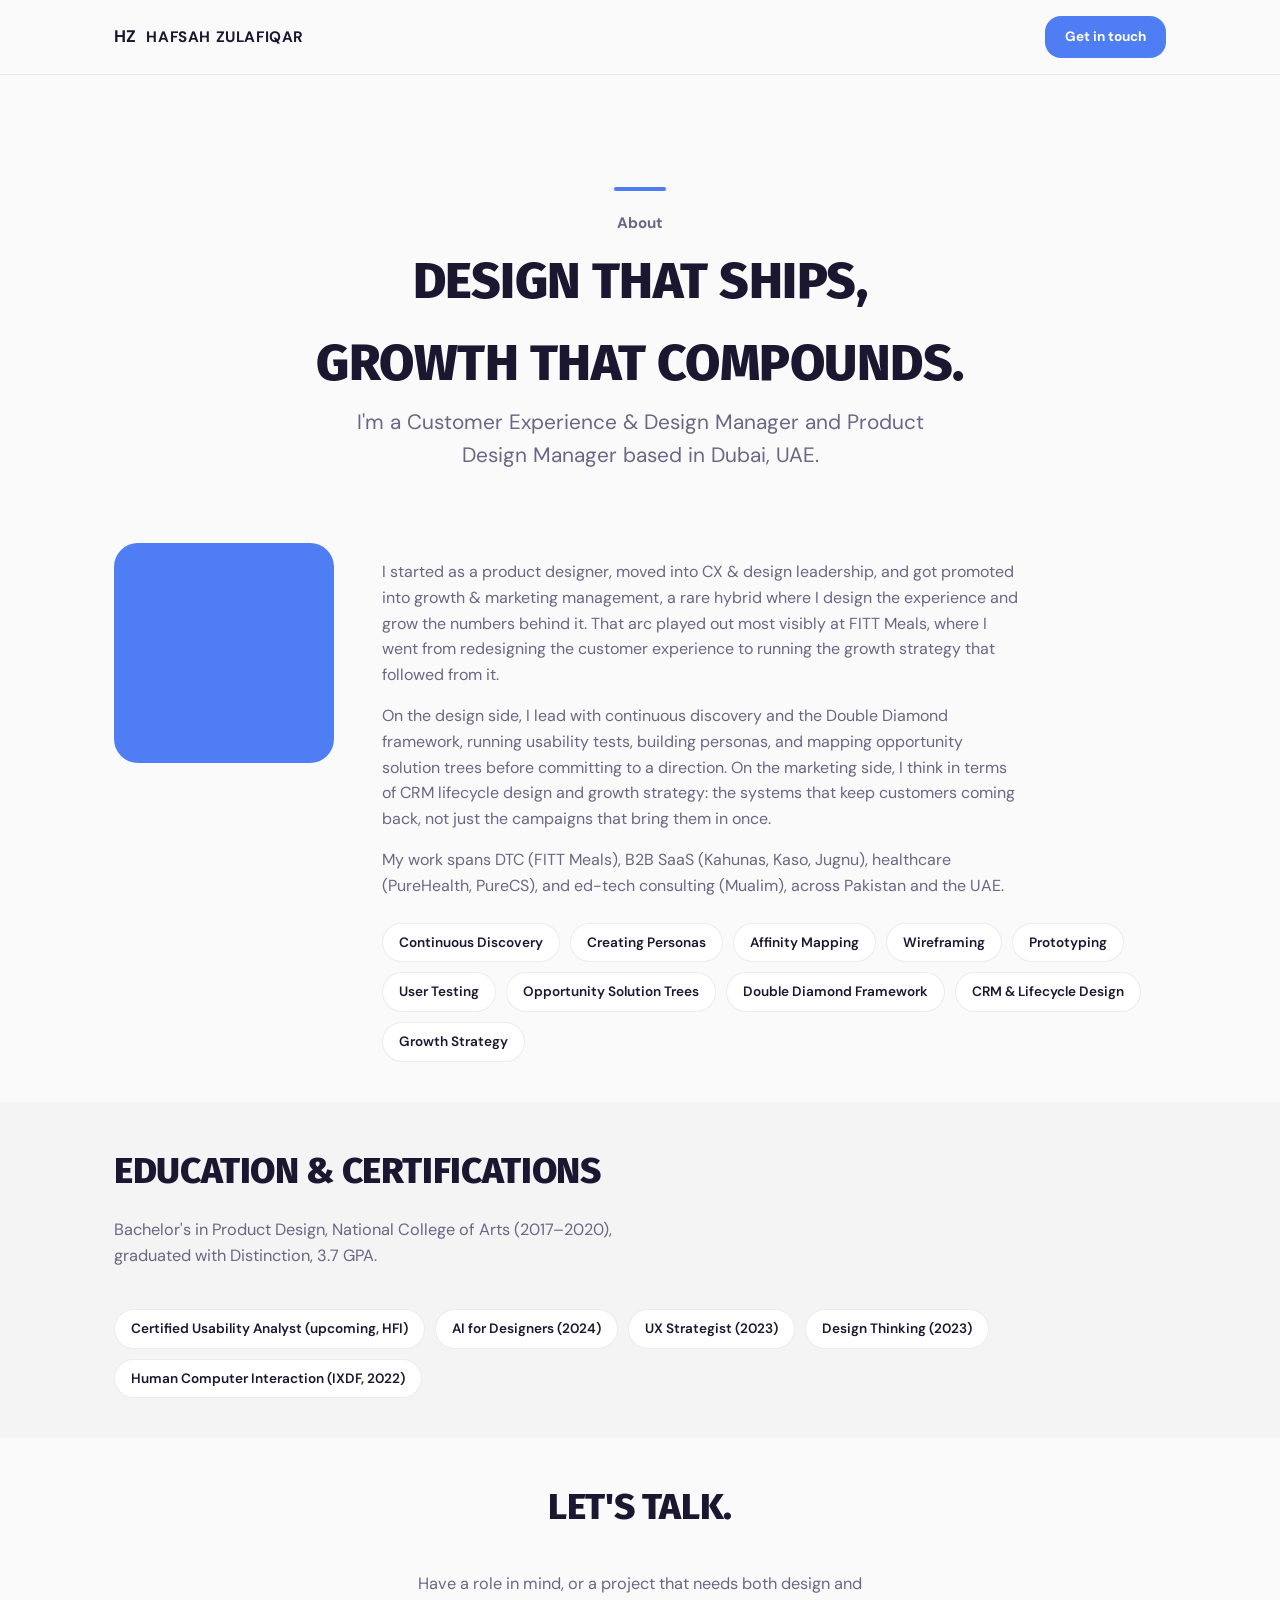
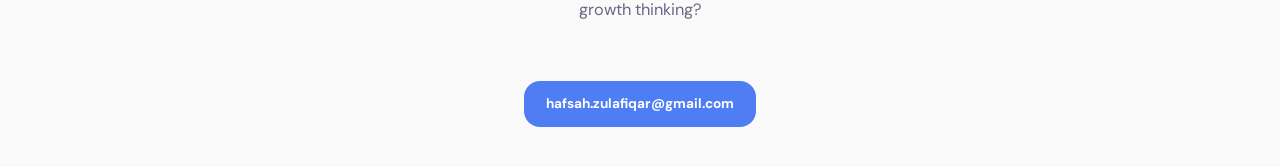
==== about.html @ 951c4eca "Add Exploration card (Easygenerator prototype) to Going above and beyond Co-Authored-By: Claude Sonn" ====
<!DOCTYPE html>
<html lang="en">
<head>
<meta charset="UTF-8">
<link rel="icon" type="image/svg+xml" href="assets/favicon.svg">
<meta name="viewport" content="width=device-width, initial-scale=1.0">
<title>About | Hafsah Zulafiqar</title>
<link rel="stylesheet" href="styles.css?v=2026100821">
<link rel="preconnect" href="https://fonts.googleapis.com">
<link rel="preconnect" href="https://fonts.gstatic.com" crossorigin>
<link href="https://fonts.googleapis.com/css2?family=DM+Sans:wght@400;500;700&family=Fira+Sans:wght@400;700;800;900&display=swap" rel="stylesheet">
</head>
<body>

<header class="site-header">
  <div class="nav-capsule">
    <a href="./" class="logo">
      <span class="logo-avatar" aria-hidden="true">HZ</span>
      Hafsah Zulafiqar
    </a>
    <div class="nav-right">
      <a href="resume.html" class="nav-cta">Get in touch</a>
    </div>
  </div>
</header>

<main>
  <section class="hero" style="padding-top:112px;">
    <div class="wrap">
      <div class="eyebrow-bar"></div>
      <p class="kicker">About</p>
      <h1 style="font-size:clamp(2rem,4.5vw,3.2rem);">Design that ships, growth that compounds.</h1>
      <p class="tagline">I'm a Customer Experience &amp; Design Manager and Product Design Manager based in Dubai, UAE.</p>
    </div>
  </section>

  <section class="section">
    <div class="wrap">
      <div class="about-grid">
        <div class="about-photo" aria-hidden="true"></div>
        <div class="about-text">
          <p>I started as a product designer, moved into CX &amp; design leadership, and got promoted into growth &amp; marketing management, a rare hybrid where I design the experience and grow the numbers behind it. That arc played out most visibly at FITT Meals, where I went from redesigning the customer experience to running the growth strategy that followed from it.</p>
          <p>On the design side, I lead with continuous discovery and the Double Diamond framework, running usability tests, building personas, and mapping opportunity solution trees before committing to a direction. On the marketing side, I think in terms of CRM lifecycle design and growth strategy: the systems that keep customers coming back, not just the campaigns that bring them in once.</p>
          <p>My work spans DTC (FITT Meals), B2B SaaS (Kahunas, Kaso, Jugnu), healthcare (PureHealth, PureCS), and ed-tech consulting (Mualim), across Pakistan and the UAE.</p>
          <ul class="skills">
            <li>Continuous Discovery</li>
            <li>Creating Personas</li>
            <li>Affinity Mapping</li>
            <li>Wireframing</li>
            <li>Prototyping</li>
            <li>User Testing</li>
            <li>Opportunity Solution Trees</li>
            <li>Double Diamond Framework</li>
            <li>CRM &amp; Lifecycle Design</li>
            <li>Growth Strategy</li>
          </ul>
        </div>
      </div>
    </div>
  </section>

  <section class="section section-alt">
    <div class="wrap">
      <h2 class="section-title">Education &amp; certifications</h2>
      <p class="section-lede">Bachelor's in Product Design, National College of Arts (2017–2020), graduated with Distinction, 3.7 GPA.</p>
      <ul class="skills">
        <li>Certified Usability Analyst (upcoming, HFI)</li>
        <li>AI for Designers (2024)</li>
        <li>UX Strategist (2023)</li>
        <li>Design Thinking (2023)</li>
        <li>Human Computer Interaction (IXDF, 2022)</li>
      </ul>
    </div>
  </section>

  <section class="section" id="contact">
    <div class="wrap resume-inner">
      <h2 class="section-title">Let's talk.</h2>
      <p class="section-lede" style="margin-left:auto;margin-right:auto;">Have a role in mind, or a project that needs both design and growth thinking?</p>
      <a href="mailto:hafsah.zulafiqar@gmail.com" class="btn btn-primary big">hafsah.zulafiqar@gmail.com</a>
    </div>
  </section>
</main>


<script src="script.js?v=2026100821"></script>
</body>
</html>
---- styles.css ----
:root {
  --bg: #FAFAFA;
  --bg-alt: #F0F0F0;
  --card: #FFFFFF;
  --text: #1B1730;
  --text-muted: #6B6684;
  --primary: #4F7DF3;
  --secondary: #4F7DF3;
  --accent: #4F7DF3;
  --heading: #1B1730;
  --btn-color: #4F7DF3;
  --btn-text: #FFFFFF;
  --border: rgba(27,23,48,0.08);
  /* Stronger-than-built-in curves: ease-out for anything entering or
     responding to input, ease-in-out for on-screen movement. */
  --ease-out: cubic-bezier(0.23, 1, 0.32, 1);
  --ease-in-out: cubic-bezier(0.77, 0, 0.175, 1);
  /* Headings site-wide are Fira Sans (bold, loaded via Google Fonts on
     every page) — this single token drives every h1/h2/h3, the marquee/
     logo strip, and every other place that already reads var(--font-display)
     directly, so they all picked up Fira Sans automatically instead of
     needing a per-selector edit. Body copy stays on the rounded system
     stack (ui-rounded = SF Pro Rounded on Apple platforms; DM Sans, also
     loaded, is the non-Apple fallback). */
  --font-display: 'Fira Sans', ui-rounded, "SF Pro Rounded", "SF Pro Display", -apple-system, BlinkMacSystemFont, 'DM Sans', system-ui, sans-serif;
  --font-body: ui-rounded, "SF Pro Rounded", "SF Pro Display", -apple-system, BlinkMacSystemFont, 'DM Sans', system-ui, sans-serif;
}

* { box-sizing: border-box; }

html { scroll-behavior: smooth; }

body {
  margin: 0;
  background: var(--bg);
  color: var(--text);
  font-family: var(--font-body);
  line-height: 1.6;
  -webkit-font-smoothing: antialiased;
}

.wrap { max-width: 1100px; margin: 0 auto; padding: 0 24px; }

h1, h2, h3 {
  font-family: var(--font-display);
  font-weight: 800;
  margin: 0;
  text-wrap: balance;
  text-transform: uppercase;
  letter-spacing: -0.01em;
}

p, li { text-wrap: pretty; }

a { color: inherit; text-decoration: none; }

.sr-only {
  position: absolute; width: 1px; height: 1px; padding: 0; margin: -1px;
  overflow: hidden; clip: rect(0,0,0,0); white-space: nowrap; border: 0;
}

@media (prefers-reduced-motion: reduce) {
  html { scroll-behavior: auto; }
  .marquee-track { animation: none !important; }
  .chat-card::after { animation: none !important; }
  .hero-aurora::before { animation: none !important; }
}

/* Nav */
/* A plain full-width bar (not the floating rounded capsule the rest of
   the site used before) — logo left, links + CTA right, thin bottom
   border instead of a shadow. */
.site-header {
  position: sticky;
  top: 0;
  z-index: 50;
  background: var(--bg);
  border-bottom: 1px solid var(--border);
}

.nav-capsule {
  max-width: 1100px;
  margin: 0 auto;
  display: flex;
  align-items: center;
  gap: 24px;
  padding: 16px 24px;
}

.logo {
  display: flex;
  align-items: center;
  gap: 10px;
  font-size: 0.95rem;
  font-weight: 700;
  letter-spacing: 0.04em;
  text-transform: uppercase;
  color: var(--text);
  white-space: nowrap;
}

.logo-avatar {
  flex-shrink: 0;
  font-size: 1.05rem; font-weight: 800; letter-spacing: 0.01em; line-height: 1;
  color: var(--heading);
}

.nav-right { display: flex; align-items: center; justify-content: flex-end; gap: 22px; margin-left: auto; }

.nav-cta {
  background: var(--primary);
  color: #fff;
  font-weight: 700;
  font-size: 0.85rem;
  padding: 10px 20px;
  border-radius: 16px;
  white-space: nowrap;
}

/* Logo / company marquee. Sits directly under the pinned hero, and its
   glass effect (backdrop-filter) samples whatever is behind it — right at
   the scroll position where the hero's sticky content is detaching, that
   was blurring straight over the tail end of the tagline with zero gap to
   separate them. A real margin here (rather than relying on the hero's own
   unpin math) keeps the two comfortably apart regardless of scroll timing. */
.marquee {
  overflow: hidden;
  margin-top: 2vh;
  border-top: 1px solid rgba(255,255,255,0.4);
  border-bottom: 1px solid rgba(255,255,255,0.4);
  background: rgba(255,255,255,0.25);
  backdrop-filter: blur(18px) saturate(160%);
  -webkit-backdrop-filter: blur(18px) saturate(160%);
  padding: 36px 0;
}

.marquee-track {
  display: flex;
  width: max-content;
  gap: 28px;
  animation: marquee-scroll 32s linear infinite;
}

.marquee-track span {
  font-family: var(--font-display);
  text-transform: uppercase;
  font-size: clamp(1.5rem, 3vw, 2.1rem);
  font-weight: 700;
  letter-spacing: 0.02em;
  color: var(--text-muted);
  white-space: nowrap;
}

@keyframes marquee-scroll {
  from { transform: translateX(0); }
  to { transform: translateX(-50%); }
}

/* Case studies (home page, right after the hero).
   Default rendering: the 3 case studies stacked as normal white cards in
   normal document flow, all visible at once — this is the real content,
   and what no-JS/prefers-reduced-motion visitors get.
   Enhanced rendering (script.js adds .is-pinned to the section, motion
   allowed only): the section becomes 3x the viewport tall and its inner
   .case-studies-sticky pins for that whole distance. Each card is now
   absolutely stacked on the others at identical position — matching
   georgegeo.vercel.app's actual "deck" pattern (verified by inspecting
   its DOM: each slide is one self-contained absolutely-positioned unit
   toggled by a `.is-current`-equivalent class, not a shared text panel
   with a separately animated image) — and only the .active one is
   visible, crossfading in. Because every card's text sits at the exact
   same layout position, the text reads as staying put across the swap;
   the image gets its own extra translateY so it visibly rises into place
   on top of that. The shared counter/heading above the stack never
   changes position — only its number updates. */
.case-studies { padding: 40px 0; }
/* Only on the pinned/scroll-jacked desktop path (mirrors the hero's own
   .is-pinned gate): a plain, un-hijacked scroll buffer between the hero's
   two stages finishing and this deck's own sticky engaging, so there's a
   real stretch of ordinary scrolling as the "third scroll" rather than
   one scroll-jack running straight into the next. 18vh (plus the
   marquee's own margin, stacked on top of it) read as too much empty
   space; 6vh is enough to still feel like a distinct scroll. */
.case-studies.is-pinned { margin-top: 6vh; }
.case-studies-head { display: flex; align-items: baseline; gap: 16px; margin-bottom: 24px; }
.case-studies-counter { font-weight: 700; color: var(--text-muted); font-size: 1.1rem; }
.case-studies-counter .cs-current { color: var(--heading); }
.case-studies-heading {
  font-family: 'Fira Sans', var(--font-display);
  font-weight: 800;
  font-size: clamp(1.6rem, 3vw, 2.1rem);
  color: var(--heading);
}
.case-studies-stack { display: flex; flex-direction: column; gap: 40px; }
.case-studies-card {
  /* Needed so .project-link::after (position:absolute; inset:0 — see its
     rule for why) resolves against this card instead of escaping to the
     nearest positioned ancestor up the tree (or the page itself, with no
     positioned ancestor at all) and covering far more than this one card
     — .project-link was written for .project-card, which already sets
     this, so every other place that reuses the class needs its own. */
  position: relative;
  display: flex;
  align-items: center;
  gap: 56px;
}
/* The media is its own block, separate from the text: no shared card
   background, so the picture and the copy sit directly on the page.
   position:relative so a locked card's .project-thumb-lock badge (reused
   as-is from the older .project-thumb grid — same badge, new card shape)
   can position itself against this box instead of escaping to the page. */
.case-studies-media {
  position: relative;
  flex: 1 1 64%;
  aspect-ratio: 16 / 9;
  border-radius: 20px;
  box-shadow: 0 20px 50px rgba(27,23,48,0.10);
  background-size: cover;
  background-position: center;
}
.case-studies-info { flex: 1 1 30%; max-width: 420px; }
.case-studies-kicker {
  text-transform: uppercase;
  letter-spacing: 0.06em;
  font-size: 0.8rem;
  font-weight: 700;
  color: var(--text-muted);
  margin-bottom: 10px;
}
.case-studies-title {
  font-family: 'Fira Sans', var(--font-display);
  font-weight: 700;
  font-size: clamp(1.3rem, 2.4vw, 1.7rem);
  color: var(--heading);
  margin-bottom: 24px;
}
/* Results grid — matches the Figma frame's "Results" stat block on each
   card. The real numbers aren't final yet, so each value/caption is a
   plain gray placeholder bar (like the image boxes) rather than invented
   figures — swap .ph-number/.ph-caption for real text once the stats are
   ready. */
.case-studies-results { margin-bottom: 24px; }
.case-studies-results-label {
  text-transform: uppercase;
  letter-spacing: 0.06em;
  font-size: 0.75rem;
  font-weight: 700;
  color: var(--text-muted);
  margin-bottom: 12px;
}
.case-studies-results-grid {
  display: grid;
  grid-template-columns: repeat(2, auto);
  gap: 16px 32px;
}
.ph { display: block; border-radius: 6px; background: var(--bg-alt); }
.ph-number { width: 64px; height: 26px; margin-bottom: 8px; }
.ph-caption { width: 88px; height: 12px; }

/* --- Enhanced (pinned) rendering: scroll-controlled 3D "drum" deck ---
   Cards rotate around the X axis as they move from front-and-center to
   peeking beyond the top/bottom edge, like slides rolling over a drum.
   The displayed position is a continuous spring value (script.js),
   independently interpolated every rAF frame — not a discrete
   active/is-before/is-after class swap — so transform/opacity/the veil
   are all written inline per frame instead of via CSS transitions (a
   transition here would fight the spring's own easing/overshoot). */
/* position:relative + overflow:hidden unconditionally (not just when
   pinned) — .case-studies-bg below is position:absolute with a negative
   inset, and without a sized, clipping ancestor here it was escaping all
   the way up to the nearest positioned ancestor (main) on mobile, where
   main's height is the WHOLE page's content height, not this section's —
   inset:-20% of "the whole page" added ~600px of dead empty space below
   the footer. */
.case-studies-sticky { position: relative; overflow: hidden; }
/* Extended wireframe grid (.hero-grid markup reused, see index.html) behind
   the case-studies deck. Faded relative to the hero's own copy so it reads
   as background texture, not a second foreground element; the hover-glow
   mechanic (--glow via color-mix, see .hero-grid rules above) still applies
   since it shares the .hero-grid class. Needs its own position/z-index here
   (the hero's version relies on .hero being its only positioned ancestor,
   which doesn't apply here) and .case-studies-panel needs an explicit
   position+z-index in BOTH layouts (not just .is-pinned) so it reliably
   paints above this absolutely-positioned sibling — a position:absolute
   element paints above a position:static one regardless of DOM order. */
.case-studies-grid { position: absolute; inset: 0; z-index: 0; opacity: 0.35; }
.case-studies-panel { position: relative; z-index: 1; }
/* One sticky viewport (for the first slide to sit still in) plus a SHORT
   fixed scroll distance per additional slide — not another full 100vh
   each, which took many scroll ticks to get through one transition. 330px
   (50% more than the previous 220px, per feedback that it still felt too
   fast) is more than one wheel/trackpad scroll gesture, so it now takes a
   couple of scroll ticks to move to the next slide instead of a near-
   instant snap. */
.case-studies.is-pinned { position: relative; height: calc(100vh + (var(--cs-count, 4) - 1) * 330px); padding: 0; }
.case-studies.is-pinned .case-studies-sticky {
  position: sticky; top: 0; height: 100vh;
  display: flex; align-items: center;
  perspective: 1200px;
}
/* Slow decorative drift (script.js writes its transform from continuous
   scroll progress, not the stepped slide index) — sits behind the panel. */
.case-studies-bg {
  position: absolute; inset: -20% -10%;
  background: radial-gradient(circle at 30% 30%, rgba(79,125,243,0.08), transparent 60%);
  pointer-events: none;
  z-index: 0;
  will-change: transform;
}
.case-studies.is-pinned .case-studies-panel { width: 100%; height: calc(100vh - 96px); display: flex; flex-direction: column; position: relative; z-index: 1; }
.case-studies.is-pinned .case-studies-head { flex-shrink: 0; }
.case-studies.is-pinned .case-studies-stack { position: relative; flex: 1; min-height: 0; perspective: 1200px; }
.case-studies.is-pinned .case-studies-card {
  position: absolute;
  inset: 0;
  /* center, not stretch — the media box keeps the video's own 16:9 shape
     (below) instead of being forced to fill the full pinned-panel height,
     so the row sizes itself and sits centered in the available space. */
  align-items: center;
  pointer-events: none;
  transform-style: preserve-3d;
}
.case-studies.is-pinned .case-studies-card.active { pointer-events: auto; }
.case-studies.is-pinned .case-studies-media {
  aspect-ratio: 16 / 9;
  position: relative;
  transform-origin: 50% 50%;
}
/* The veil: darkens a card as it rolls away from center. --veil is set
   inline (0 to 0.75) by script.js each frame, not via a class. */
.case-studies.is-pinned .case-studies-media::after {
  content: '';
  position: absolute; inset: 0;
  border-radius: inherit;
  background: #0b0b12;
  opacity: var(--veil, 0);
  pointer-events: none;
}
.case-studies.is-pinned .case-studies-info { align-self: center; }

/* Hero */
main { position: relative; }
.hero { position: relative; }
/* Pinned only once script.js confirms motion + width allow it (mirrors
   .case-studies.is-pinned): the section grows tall enough to give the
   two-stage scroll-scrub a deliberate distance, and .hero-sticky pins for
   that whole range. Unpinned (mobile / reduced-motion / no-JS) it's just a
   normal in-flow section — see the --stage1/--stage2 defaults below. */
.hero.is-pinned { height: 220vh; }
.hero.is-pinned .hero-sticky { position: sticky; top: 0; height: 100vh; display: flex; align-items: center; }
.hero-sticky { position: relative; min-height: 100vh; display: flex; align-items: center; padding: 64px 0 40px; }

/* Decorative wireframe grid behind the hero content. Muted by default;
   the hit area is a transparent rect covering the whole cell, not just the
   thin lines themselves, since a stroke a couple of px wide is too small a
   target to hover reliably. Hover color is driven by a --glow custom
   property (0-1, set per cell by script.js) rather than a hard :hover
   swap — script.js gives the hovered cell and a few cells along its own
   row/column a falling-off --glow value, so the color reads as a soft
   blue that fades at both ends and spreads into the connecting lines,
   not a flat on/off swap confined to one cell. */
.hero-grid {
  position: absolute; inset: 0;
  width: 100%; height: 100%;
  z-index: 0;
  overflow: visible;
}
/* Fainter lines so the headline and subheading read cleanly over them (the
   case-studies copy sets its own opacity). */
.hero-grid:not(.case-studies-grid) { opacity: 0.4; }
.hero-grid .hit { fill: transparent; pointer-events: fill; }
.hero-grid .border,
.hero-grid .diag {
  stroke: color-mix(in srgb, var(--primary) calc(var(--glow, 0) * 100%), var(--border) calc((1 - var(--glow, 0)) * 100%));
  stroke-width: 1.5;
  vector-effect: non-scaling-stroke;
  transition: stroke 0.25s var(--ease-out);
  pointer-events: none;
}
.hero-grid .pill {
  fill: none;
  stroke: var(--border);
  stroke-width: 1.5;
  vector-effect: non-scaling-stroke;
  pointer-events: none;
}

/* pointer-events:none so this (mostly empty/transparent) box doesn't sit
   on top of and block hover on .hero-grid underneath it — it's a div, so
   it's opaque to hit-testing everywhere inside its bounds regardless of
   what's actually visible there. Re-enabled on the one child that needs
   real hover/click/focus (.hero-circle, below). */
.hero .wrap { position: relative; z-index: 1; width: 100%; text-align: center; display: flex; flex-direction: column; align-items: center; pointer-events: none; }

/* Card-stack + badge reveal, driven by --stage1 (0 at rest, 1 once the
   cards have fully fanned out) and --stage2 (0 until stage 1 finishes, 1
   once the tagline has fully darkened) — see script.js for how these are
   written from scroll position. Both default to 1 on .hero itself, so any
   path that never runs the scroll JS (mobile, reduced-motion, no-JS) just
   renders the fully-revealed end state instead of getting stuck at rest. */
.hero { --stage1: 1; --stage2: 1; }

/* Original icon row, brought back in place of the card stack (hidden
   below). Five icons overlap in a condensed cluster and spread into an
   evenly spaced row as --stage1 goes 0 -> 1 — the same variable the card
   fan used to read, so it expands on "one scroll" exactly like before,
   with no separate scroll listener needed. --cx/--lx (condensed/spread
   x-offset) are set inline per icon in the HTML; a shared --hover-scale
   rides along so hover works at any point in the expansion. */
.hero-circles {
  position: relative;
  width: 320px;
  height: 64px;
  margin: 0 auto 32px;
}
.hero-circle {
  position: absolute;
  top: 50%;
  left: 50%;
  width: 56px;
  height: 56px;
  margin: -28px;
  border-radius: 50%;
  background: #D9D9D9 center / cover no-repeat;
  pointer-events: auto;
  transform:
    translate(
      calc(var(--cx) + (var(--lx) - var(--cx)) * var(--stage1, 0)),
      0px
    )
    scale(var(--hover-scale, 1));
  transition: background 0.2s ease, box-shadow 0.2s ease, transform 0.15s ease-out;
  cursor: pointer;
}
.hero-circle:hover { --hover-scale: 1.12; }
/* Icons run light blue to purple left to right; later DOM siblings stack on
   top, so each icon overlaps the one before it. The thin page-colored ring
   keeps the overlaps readable. */
.hero-circle { box-shadow: 0 0 0 2px var(--bg); }
.hero-circle:nth-child(1) { background-image: url('assets/icons/product-design.png'); }
.hero-circle:nth-child(2) { background-image: url('assets/icons/growth.png'); }
.hero-circle:nth-child(3) { background-image: url('assets/icons/research.png'); }
.hero-circle:nth-child(4) { background-image: url('assets/icons/prototype.png'); }
.hero-circle:nth-child(5) { background-image: url('assets/icons/crm.png'); }
/* Neighboring circles overlap in the cluster formation, so without this
   the tooltip of a circle whose sibling happens to sit later in the DOM
   (e.g. CRM & Lifecycle, next to Prototyping) can render underneath that
   neighbor. Raising the hovered/focused circle's own stacking level — not
   just its ::after/::before — lifts the whole thing above every sibling
   regardless of DOM order. */
.hero-circle:hover, .hero-circle:focus-visible {
  z-index: 10;
}
/* Tooltip: a plain CSS bubble (content pulled from data-label) rather
   than the native title="" attribute, so it matches the site instead of
   the browser's own unstyled tooltip. :focus-visible mirrors :hover so
   keyboard users (tabindex="0" on each circle) get the same label —
   aria-label carries the same text for screen readers, since generated
   ::after content isn't reliably exposed to them. */
.hero-circle::after {
  content: attr(data-label);
  position: absolute;
  bottom: calc(100% + 10px);
  left: 50%;
  transform: translateX(-50%);
  white-space: nowrap;
  background: rgba(255,255,255,0.72);
  -webkit-backdrop-filter: blur(14px) saturate(180%);
  backdrop-filter: blur(14px) saturate(180%);
  border: 1px solid rgba(255,255,255,0.7);
  box-shadow: inset 0 1px 0 rgba(255,255,255,0.9), 0 6px 20px rgba(27,23,48,0.12);
  color: var(--heading);
  font-size: 0.75rem;
  font-weight: 600;
  padding: 6px 12px;
  border-radius: 10px;
  opacity: 0;
  pointer-events: none;
  transition: opacity 125ms var(--ease-out), transform 125ms var(--ease-out);
  z-index: 5;
}
.hero-circle::before {
  content: '';
  position: absolute;
  bottom: calc(100% + 5px);
  left: 50%;
  transform: translateX(-50%);
  border: 5px solid transparent;
  border-top-color: rgba(255,255,255,0.85);
  filter: drop-shadow(0 2px 2px rgba(27,23,48,0.08));
  opacity: 0;
  pointer-events: none;
  transition: opacity 0.15s ease;
  z-index: 5;
}
.hero-circle:hover::after, .hero-circle:focus-visible::after {
  opacity: 1;
  transform: translateX(-50%) translateY(-2px);
}
.hero-circle:hover::before, .hero-circle:focus-visible::before {
  opacity: 1;
}

/* Card stack hidden in favor of the icon row above — see the HTML comment
   next to it for why the markup is left in place. */
.hero-stack { display: none; }

/* 8px read as basically nothing once the cards are fully fanned — their
   real (rotated) bottom edge sits much closer to the tagline than the
   box's own declared 600px height suggests, leaving only ~5px of actual
   clearance. 44px gives it real breathing room instead. Negative top
   margin pulls the whole stack up within the vertically-centered hero. */
.hero-stack { position: relative; width: min(800px, 94vw); height: 600px; margin: -70px auto 44px; }

/* Badges are hidden for now — the line pattern above stands in as the
   background texture instead. Positions/motion are left defined below so
   turning them back on is a one-line `display` flip, nothing to redo. */
.hero-badge {
  display: none;
  position: absolute; top: 50%; left: 50%;
  width: 72px; height: 72px; margin: -36px 0 0 -36px;
  border-radius: 50%;
  background-size: cover; background-position: center;
  box-shadow: 0 6px 16px rgba(27,23,48,0.18);
  z-index: 50;
  opacity: var(--stage1);
  transform: translate(calc(var(--badge-x) * var(--stage1)), calc(var(--badge-y) * var(--stage1)));
}
.hero-badge-1 { --badge-x: -330px; --badge-y: -230px; }
.hero-badge-2 { --badge-x: 10px;   --badge-y: -320px; }
.hero-badge-3 { --badge-x: 360px;  --badge-y: -110px; }
.hero-badge-4 { --badge-x: 280px;  --badge-y: 280px; }
.hero-badge-5 { --badge-x: -300px; --badge-y: 260px; }

/* Card fan: kept centered at BOTH ends of the animation rather than
   following the literal Figma canvas coordinates — each set of offsets
   below sums to (0,0) across the 4 cards, so the cluster's own visual
   center never drifts from the stack's center, at rest, at full fan, or
   anywhere in between (checked directly, not eyeballed). Figma's
   rotation values are still used exactly as given; only position was
   re-derived for this. Rest is a flat, unrotated, evenly-spaced cascade
   (matching the reference); the fanned target spreads into a symmetric
   X, two cards up, two down. */
.hero-card {
  position: absolute; top: 50%; left: 50%;
  width: 300px; height: 300px;
  margin: -150px 0 0 -150px;
  border-radius: 24px;
  background-size: cover; background-position: center;
  box-shadow: 0px 6px 23.7px 0px rgba(0,0,0,0.17);
  /* Centering is done once, via the negative margin above — no
     translate(-50%,-50%) here too, since stacking both would double the
     offset (by the card's own half-size). */
  transform:
    translate(
      calc(var(--rest-x, 0px) + (var(--target-x, 0px) - var(--rest-x, 0px)) * var(--stage1)),
      calc(var(--rest-y, 0px) * (1 - var(--stage1)) + var(--target-y, 0px) * var(--stage1))
    )
    rotate(calc(var(--card-rot, 0deg) * var(--stage1)));
}
.hero-card-1 { z-index: 40; --rest-x: -135px; --target-x: -220px; --target-y: 25px;   --card-rot: 0deg; }
.hero-card-2 { z-index: 30; --rest-x: -45px;  --target-x: -75px;  --target-y: -135px; --card-rot: 14.27deg; }
.hero-card-3 { z-index: 20; --rest-x: 45px;   --target-x: 75px;   --target-y: 135px;  --card-rot: -7.18deg; }
.hero-card-4 { z-index: 10; --rest-x: 135px;  --target-x: 220px;  --target-y: -25px;  --card-rot: 6.24deg; }

/* The tagline now carries the H1 treatment that "Product Designer" used to
   (same family/weight — but NOT uppercase; a full sentence reads better in
   normal case than the base h1/h2/h3 rule's all-caps, which was fine for
   short headings/labels but not a whole readable sentence), just sized for
   a full sentence instead of two words. Compound selector so this beats
   .tagline's own font-size/color regardless of source order — both .tagline
   and .hero-tagline are single-class selectors otherwise. */
.tagline.hero-tagline {
  font-family: 'Fira Sans', var(--font-display);
  font-weight: 800;
  font-size: clamp(2.4rem, 7vw, 5.2rem);
  line-height: 1.08;
  letter-spacing: -0.02em;
  text-transform: none;
  /* .tagline's own max-width:600px is meant for a body-copy paragraph —
     too narrow for an H1-sized headline, which is why each line was
     wrapping a second time inside it. */
  max-width: none;
  margin: 0;
}

/* Each line comes into focus on its own scroll stage — line 1 with the
   cards fanning out (--stage1), line 2 once that's settled (--stage2) —
   rather than the whole tagline fading in at once. display:block forces
   each span onto its own row regardless of viewport width, so "one line
   at a time" is a fixed split, not just wherever the text happens to wrap. */
.hero-tagline-line { display: block; }
.hero-tagline-line-1 {
  color: color-mix(in srgb, var(--text) calc(var(--stage1) * 100%), var(--text-muted) calc((1 - var(--stage1)) * 100%));
  opacity: calc(0.15 + var(--stage1) * 0.85);
}
.hero-tagline-line-2 {
  color: color-mix(in srgb, var(--text) calc(var(--stage2) * 100%), var(--text-muted) calc((1 - var(--stage2)) * 100%));
  opacity: calc(0.15 + var(--stage2) * 0.85);
}

/* Supporting line under the headline. Fades up with line 2 (--stage2) so
   the headline and its subheading finish revealing together. */
.hero-subline {
  margin: 14px 0 0;
  max-width: 520px;
  font-size: clamp(1rem, 1.8vw, 1.25rem);
  line-height: 1.5;
  color: var(--text-muted);
  opacity: calc(0.15 + var(--stage2) * 0.85);
}

/* Soft, blurred color-mesh backdrop, drifting right to left in a seamless
   loop. Fixed to the viewport (not just sized to the hero) so it sits behind
   the entire page as you scroll, not only the first section or two — a
   negative z-index keeps it behind every normal-flow section regardless of
   DOM stacking order, so opaque section backgrounds simply paint over it;
   sections without their own opaque background (or with a translucent one,
   like .section-alt and the marquee's glass effect) let it show through.
   Tiled via background-repeat rather than a duplicated element (unlike
   .marquee-track) since it's one continuous gradient, not discrete content. */
.hero-aurora {
  position: fixed; inset: 0;
  z-index: -1; overflow: hidden; pointer-events: none;
}
.hero-aurora::before {
  content: '';
  position: absolute; inset: -10% -10%;
  background-image:
    radial-gradient(circle at 8% 55%, rgba(35,150,150,0.9) 0%, transparent 26%),
    radial-gradient(circle at 30% 15%, rgba(10,12,18,0.85) 0%, transparent 22%),
    radial-gradient(circle at 55% 75%, rgba(230,80,35,0.9) 0%, transparent 28%),
    radial-gradient(circle at 78% 25%, rgba(242,160,65,0.9) 0%, transparent 30%),
    radial-gradient(circle at 100% 65%, rgba(248,222,182,0.95) 0%, transparent 32%);
  background-repeat: repeat-x;
  background-size: 1800px 100%;
  filter: blur(45px);
  opacity: 0.85;
  animation: aurora-drift 36s linear infinite;
}

@keyframes aurora-drift {
  from { background-position: 0 0; }
  to { background-position: -1800px 0; }
}

.profile-photo {
  width: 104px;
  height: 104px;
  border-radius: 50%;
  background: var(--primary);
  border: 3px solid var(--card);
  box-shadow: 0 8px 24px rgba(27,23,48,0.12);
  margin-bottom: 24px;
  object-fit: cover;
}

.eyebrow-bar {
  width: 52px;
  height: 4px;
  border-radius: 2px;
  background: var(--accent);
  margin-bottom: 20px;
}

.kicker {
  font-weight: 700;
  color: var(--text-muted);
  font-size: 0.95rem;
  margin: 0 0 6px;
}

/* The rotating role word (Designer / Thinker / Marketeer / Strategist /
   All-Rounder). JS in script.js swaps .swap on and off around each text
   change; the transition gives it a quick fade + slight rise. */
.role-word {
  display: inline-block;
  text-align: left;
  vertical-align: top;
  transition: opacity 0.2s ease, transform 0.2s ease;
}
.role-word.swap {
  opacity: 0;
  transform: translateY(6px);
}
@media (prefers-reduced-motion: reduce) {
  .role-word { transition: none; }
}

.tagline {
  font-size: clamp(1.05rem, 2vw, 1.3rem);
  color: var(--text-muted);
  max-width: 600px;
  margin: 0 0 32px;
}

.hero-actions { display: flex; gap: 16px; flex-wrap: wrap; margin-bottom: 48px; }

/* Buttons */
.btn {
  display: inline-flex; align-items: center; justify-content: center;
  padding: 10px 20px; border-radius: 16px; font-weight: 700; font-size: 0.85rem;
  transition: transform 160ms var(--ease-out); border: 2px solid transparent;
}
@media (hover: hover) and (pointer: fine) {
  .btn:hover { transform: translateY(-2px); }
}
.btn:active { transform: scale(0.97); }
.btn:focus-visible { outline: 2px solid var(--primary); outline-offset: 3px; }
.btn-primary {
  background: var(--btn-color);
  color: var(--btn-text);
}
.btn-outline {
  background: var(--card);
  color: var(--text);
  border-color: var(--btn-color);
}
.btn-outline:hover { border-color: var(--accent); }
.btn.big { font-size: 0.85rem; padding: 10px 20px; }

/* Chat card */
/* A compact "thinking" indicator above the chat header — a sphere made of
   many small dots spread evenly over its surface and rotated, so it reads
   as a solid rotating 3D orb of particles rather than a flat ring. The
   dot layout and rotation are computed in script.js (Fibonacci-sphere
   point distribution, drawn to a <canvas>) since that geometry isn't
   practical in CSS alone; this just sizes the container the canvas fills.
   Sits in normal flow (not absolutely overlapping the card edge) so it
   isn't clipped by .chat-card's own overflow:hidden. */
.thinking-orb { width: 64px; height: 64px; margin: 0 auto 18px; }
.thinking-orb-canvas { display: block; width: 100%; height: 100%; }

.chat-card {
  width: 100%;
  max-width: 720px;
  background: rgba(255,255,255,0.55);
  backdrop-filter: blur(22px) saturate(140%);
  -webkit-backdrop-filter: blur(22px) saturate(140%);
  border: 1px solid rgba(255,255,255,0.6);
  border-top-color: rgba(255,255,255,0.85);
  border-radius: 26px;
  padding: 32px;
  box-shadow: 0 20px 50px rgba(27,23,48,0.14), inset 0 1px 0 rgba(255,255,255,0.5);
  position: relative;
  overflow: hidden;
}

@supports not ((backdrop-filter: blur(1px)) or (-webkit-backdrop-filter: blur(1px))) {
  .chat-card { background: var(--card); }
}

/* Border beam: a single-hue (mono) light chasing around the card's edge.
   The ring is a conic-gradient hollowed out to just its border thickness
   via mask-composite:exclude, so only a thin rotating band is visible —
   the card's own fill and content are untouched. @property lets the
   custom angle animate smoothly through the gradient instead of jumping;
   browsers without @property support just show a static ring (no spin),
   a harmless fallback rather than a broken one. */
@property --border-beam-angle {
  syntax: '<angle>';
  inherits: false;
  initial-value: 0deg;
}
.chat-card::after {
  content: '';
  position: absolute;
  inset: 0;
  border-radius: inherit;
  padding: 2px;
  background: conic-gradient(from var(--border-beam-angle), transparent 0%, transparent 74%, rgba(79,125,243,0.25) 84%, #4F7DF3 92%, rgba(79,125,243,0.25) 97%, transparent 100%);
  -webkit-mask: linear-gradient(#fff 0 0) content-box, linear-gradient(#fff 0 0);
  -webkit-mask-composite: xor;
  mask-composite: exclude;
  animation: border-beam-spin 4.5s linear infinite;
  pointer-events: none;
  z-index: 2;
}
@keyframes border-beam-spin {
  to { --border-beam-angle: 360deg; }
}

.chat-content { position: relative; z-index: 1; padding-top: 6px; text-align: left; }
.chat-card-header { display: flex; align-items: center; justify-content: center; gap: 10px; margin-bottom: 16px; }
.chat-dot {
  width: 10px; height: 10px; border-radius: 50%;
  background: var(--heading);
  box-shadow: 0 0 12px rgba(79,125,243,0.6);
  flex-shrink: 0;
}
.chat-card-header h2 { font-size: 1.05rem; text-transform: none; }
.chat-log {
  display: flex; flex-direction: column; gap: 12px;
  margin-bottom: 18px;
}
.chat-msg p { margin: 0; padding: 12px 16px; border-radius: 14px; font-size: 0.92rem; line-height: 1.55; max-width: 92%; }
.chat-msg-bot p { background: var(--bg); border: 1px solid var(--border); color: var(--text); border-bottom-left-radius: 4px; }
.chat-msg-user { display: flex; justify-content: flex-end; }
.chat-msg-user p {
  background: var(--btn-color);
  color: var(--btn-text); font-weight: 600; border-bottom-right-radius: 4px;
}
.chat-form { display: flex; gap: 10px; margin-bottom: 14px; }
.chat-form input {
  flex: 1; min-width: 0; background: var(--bg); border: 1px solid var(--border);
  border-radius: 999px; padding: 12px 18px; color: var(--text); font-family: var(--font-body); font-size: 0.92rem;
}
.chat-form input::placeholder { color: var(--text-muted); }
.chat-form input:focus-visible { outline: 2px solid var(--primary); outline-offset: 2px; }
.chat-send { padding: 12px 22px; font-size: 0.9rem; white-space: nowrap; }
.chat-suggestions { display: flex; flex-wrap: wrap; gap: 8px; }
.chip {
  background: var(--bg); border: 1px solid var(--border); color: var(--text-muted);
  font-size: 0.78rem; font-weight: 600; padding: 8px 14px; border-radius: 16px;
  cursor: pointer; transition: border-color 0.15s ease, color 0.15s ease; font-family: var(--font-body);
}
.chip:hover, .chip:focus-visible { border-color: var(--accent); color: var(--text); }

/* Sections */
.section { padding: 40px 0; }
/* Translucent (not solid) so the fixed aurora backdrop tints through rather
   than being fully blocked. */
.section-alt { background: rgba(240,240,240,0.6); }
.section-title { font-size: clamp(1.7rem, 3.2vw, 2.3rem); margin-bottom: 16px; }
.section-lede { color: var(--text-muted); max-width: 560px; margin: 0 0 40px; font-size: 1.02rem; }

/* Stats */
.stat-grid {
  display: grid;
  grid-template-columns: repeat(auto-fit, minmax(200px, 1fr));
  gap: 32px;
}
.stat-item { border-top: 3px solid var(--accent); padding-top: 16px; }
.stat-item:nth-child(2) { border-top-color: var(--secondary); }
.stat-item:nth-child(3) { border-top-color: var(--primary); }
.stat-number {
  font-family: var(--font-display);
  font-size: clamp(2.4rem, 5vw, 3.4rem);
  line-height: 1;
  display: block;
  margin-bottom: 8px;
}
.stat-label { color: var(--text-muted); font-size: 0.92rem; font-weight: 500; }

/* Scroll-reveal: stats stay hidden until the grid scrolls into view, then
   cascade in one at a time. Gated behind .js-ready so content never gets
   stuck hidden if JS fails to run (progressive enhancement). */
.js-ready .stat-item {
  opacity: 0;
  transform: translateY(28px);
  transition: opacity 0.6s ease, transform 0.6s ease;
}
.js-ready .stat-grid.in-view .stat-item { opacity: 1; transform: translateY(0); }
.js-ready .stat-grid.in-view .stat-item:nth-child(1) { transition-delay: 0s; }
.js-ready .stat-grid.in-view .stat-item:nth-child(2) { transition-delay: 0.18s; }
.js-ready .stat-grid.in-view .stat-item:nth-child(3) { transition-delay: 0.36s; }

@media (prefers-reduced-motion: reduce) {
  .js-ready .stat-item { opacity: 1; transform: none; transition: none; }
}

/* Work preview / case cards */
.project-grid {
  display: grid;
  grid-template-columns: repeat(auto-fit, minmax(260px, 1fr));
  gap: 28px;
}
.project-card {
  background: var(--card);
  border: 1px solid var(--border);
  border-radius: 20px;
  overflow: hidden;
  position: relative;
  transition: transform 200ms var(--ease-out), border-color 200ms ease;
}
@media (hover: hover) and (pointer: fine) {
  .project-card:hover { transform: translateY(-6px); border-color: var(--accent); }
}
/* Only cards with a real case-study link (not the plain summary cards on
   resume.html) get the pointer cursor and the focus-visible border cue. */
.project-card:has(.project-link) { cursor: pointer; }
.project-card:has(.project-link:focus-visible) { border-color: var(--accent); }
.project-thumb { height: 170px; position: relative; }
.project-thumb-lock {
  position: absolute; top: 14px; right: 14px; z-index: 2;
  display: flex; align-items: center; gap: 6px;
  background: rgba(255,255,255,0.92); color: var(--text);
  padding: 6px 12px; border-radius: 999px; font-size: 0.75rem; font-weight: 700;
}
.project-thumb-lock svg { width: 13px; height: 13px; }
.thumb-1 { background: var(--primary); }
.thumb-2 { background: var(--secondary); }
.thumb-3 { background: var(--accent); }
.thumb-4 { background: var(--primary); }
.thumb-5 { background: var(--secondary); }

/* A real case-study photo, reused as both the home-page card thumbnail and the
   case-study page's full-bleed banner. url() here resolves relative to this
   stylesheet's own location (project root), not the including page — so this one
   rule works correctly from both index.html and work/*.html without adjustment. */
.thumb-purecs-hero {
  background-image: url('assets/purecs/hero.png');
  background-size: cover;
  background-position: center;
}
.thumb-jugnu-hero {
  background-image: url('assets/jugnu/hero.png');
  background-size: cover;
  background-position: center;
}
.thumb-mualim-hero {
  background-image: url('assets/mualim/hero.png');
  background-size: cover;
  background-position: center;
}
/* Compound selectors (specificity 0,2,0) rather than relying on source
   order, since .case-gallery-shot's own dashed "needs a real photo" border
   sits later in this file and would otherwise win regardless of what a
   single-class .thumb-*-hero rule says — that dashed border is a placeholder
   signal, and shouldn't wrap a real photo once one is showing. */
.case-gallery-shot.thumb-purecs-hero,
.case-gallery-shot.thumb-jugnu-hero,
.case-gallery-shot.thumb-mualim-hero {
  border: none;
}
.thumb-kahunas-hero {
  background-image: url('assets/kahunas/hero.png');
  background-size: cover;
  background-position: center;
}
.thumb-fitt-hero {
  background-image: url('assets/fitt-meals/hero.png');
  background-size: cover;
  background-position: center;
}
/* No real image yet (see .case-gallery-shot) — a plain placeholder, not a
   real photo like the other .thumb-*-hero classes, until the FITT Meals
   subscription-journey assets are shared. */
.thumb-fitt-subscription { background: var(--bg-alt); border: 1px dashed var(--border); }
/* Card thumbnails (short, cropped strip) align every hero shot to the top so
   the mockup isn't cut off mid-frame. The full-bleed case-study banner keeps
   a centered crop by default — Kahunas's banner is top-aligned too since its
   tablet mockup sits high in the frame with a hand at the very bottom. */
.project-thumb.thumb-purecs-hero,
.project-thumb.thumb-jugnu-hero,
.project-thumb.thumb-kahunas-hero,
.case-hero-image.thumb-kahunas-hero {
  background-position: top;
}
/* FITT Meals card: shifted left (rather than centered) so the laptop reads
   fully instead of being cropped evenly off both edges. */
/* This image fills the card's width exactly under plain `cover` (it only
   crops top/bottom), leaving no horizontal room to pan — zoom in a bit so
   background-position-x actually has slack to shift left. */
.project-thumb.thumb-fitt-hero {
  background-size: 115% auto;
  background-position: 35% top;
}
/* Mualim's hero has a band of empty gradient above the laptop mockup, so a
   plain top crop shows mostly blank space on the short card thumbnail —
   nudge the crop window down past it instead of all the way to the top. */
.project-thumb.thumb-mualim-hero {
  background-position: center 22%;
}
.project-body { padding: 22px; }
.project-body h3 { font-size: 1.15rem; margin-bottom: 8px; text-transform: none; }
.project-body p { color: var(--text-muted); font-size: 0.92rem; margin: 0 0 16px; }
.project-link { font-weight: 700; color: var(--text); font-size: 0.88rem; }
.project-link .arrow { color: var(--accent); margin-left: 4px; transition: margin-left 0.15s ease; }
/* Stretches the case-study link over the whole card so the entire card is
   clickable, while keeping exactly one real <a> per card (no nested links).
   .project-link itself stays position:static so this ::after's absolute
   positioning resolves against .project-card (position:relative) instead. */
.project-link::after { content: ''; position: absolute; inset: 0; z-index: 1; }
.project-card:hover .project-link .arrow { margin-left: 8px; }

/* Scroll-driven stacking cards (home page "The work." section). Each card is
   sticky with a slightly deeper `top` than the one before it, so as the page
   scrolls, cards pile up under the floating nav one at a time — the next
   card's sticky point is a little lower, so it comes to rest just below the
   previous card's top edge, leaving a "peeking" sliver visible and reading
   as an overlapping deck. This is the whole effect: no scroll-jacking, no
   JS required for the core mechanic (script.js adds a small depth-scale
   polish on top — see the work-stack block there). Generous margin-bottom
   per card (not card height) is what gives each reveal room to scroll
   through, so the cards themselves stay the same size as the .my-work.html
   grid version. */
.work-stack { position: relative; padding: 8px 0 40px; }
.work-stack .work-stack-card {
  position: sticky;
  width: 100%;
  margin: 0 auto;
  margin-bottom: 55vh;
  box-shadow: 0 24px 50px rgba(27,23,48,0.16);
  will-change: transform;
  transition: transform 0.2s ease-out, filter 0.2s ease-out;
}
.work-stack .work-stack-card:nth-child(1) { top: 110px; }
.work-stack .work-stack-card:nth-child(2) { top: 138px; }
.work-stack .work-stack-card:nth-child(3) { top: 166px; }
.work-stack .work-stack-card:nth-child(4) { top: 194px; }
.work-stack .work-stack-card:nth-child(5) { top: 222px; }
/* Desktop ("web view"): each card fills the whole viewport below the
   floating nav, so the stack reads as full screens sliding over one
   another rather than small cards. min-height is sized off the shallowest
   card's top offset (110px, minus a small buffer) so every card's bottom
   edge reaches or passes the viewport's bottom edge — with no gap of
   background showing beneath it — and cards with a deeper top offset just
   overflow further below the fold, which is invisible and harmless. The
   thumbnail grows to fill the leftover space; the body stays its natural
   height at the bottom. Scoped to wider screens only — the compact card
   size below 760px is unchanged. */
@media (min-width: 761px) {
  .work-stack .work-stack-card {
    min-height: calc(100vh - 100px);
    display: flex;
    flex-direction: column;
  }
  .work-stack .work-stack-card .project-thumb {
    flex: 1 1 auto;
    height: auto;
    min-height: 320px;
  }
  .work-stack .work-stack-card .project-body {
    flex: 0 0 auto;
  }
}

/* Tags */
.tags { display: flex; gap: 8px; margin-bottom: 4px; flex-wrap: wrap; }
.tags span {
  font-size: 0.75rem; font-weight: 700; color: var(--accent);
  background: rgba(127,178,240,0.15); padding: 4px 10px; border-radius: 999px;
}

/* How I Work — a vertical run of "bubbles" that pop in one at a time as each
   scrolls into view (see the per-step IntersectionObserver in script.js). */
.how-steps {
  position: relative; display: flex; flex-direction: column; align-items: center;
  gap: 88px; margin-top: 8px;
}
.how-steps::before {
  content: ''; position: absolute; left: 50%; top: 8px; bottom: 8px; width: 2px;
  background: var(--border); transform: translateX(-50%); z-index: 0;
}
.how-step {
  display: flex; flex-direction: column; align-items: center; text-align: center;
  max-width: 460px; position: relative; z-index: 1;
}
.how-bubble {
  display: flex; align-items: center; justify-content: center;
  width: 116px; height: 116px; border-radius: 50%; flex-shrink: 0;
  background: var(--card); border: 2px solid var(--accent);
  box-shadow: 0 16px 32px rgba(20, 20, 40, 0.08);
  margin-bottom: 22px;
}
.how-bubble-number {
  font-family: var(--font-display); font-weight: 700; color: var(--accent);
  font-size: 2rem; line-height: 1;
}
.how-text h3 { font-size: 1.3rem; text-transform: none; margin-bottom: 10px; }
.how-text p { color: var(--text-muted); font-size: 0.95rem; }

/* Scroll-reveal: each bubble stays hidden until its step scrolls into view
   (see the per-step IntersectionObserver in script.js — the same one that
   was already triggering these one at a time), then "shoots" into place
   like a basketball arcing into a hoop: held low, arcs up and over with an
   overshoot, dips past its landing spot, rebounds slightly, and settles.
   The step's title/description fade in just after it lands. Gated behind
   .js-ready so everything renders visible immediately if JS fails
   (progressive enhancement), matching the stat-grid reveal pattern above. */
.js-ready .how-bubble { opacity: 0; }
.js-ready .how-step.in-view .how-bubble {
  animation: how-bubble-shoot 0.9s cubic-bezier(0.3, 1, 0.6, 1) forwards;
}

.js-ready .how-text {
  opacity: 0; transform: translateY(18px);
  transition: opacity 0.45s ease 0.4s, transform 0.45s ease 0.4s;
}
.js-ready .how-step.in-view .how-text { opacity: 1; transform: translateY(0); }

@keyframes how-bubble-shoot {
  0%   { opacity: 0; transform: translate(-64px, 86px) scale(0.42) rotate(-28deg); }
  40%  { opacity: 1; }
  58%  { transform: translate(18px, -36px) scale(1.14) rotate(12deg); }
  76%  { transform: translate(-6px, 10px) scale(0.93) rotate(-5deg); }
  90%  { transform: translate(2px, -4px) scale(1.03) rotate(2deg); }
  100% { opacity: 1; transform: translate(0, 0) scale(1) rotate(0deg); }
}

@media (prefers-reduced-motion: reduce) {
  .js-ready .how-bubble,
  .js-ready .how-text {
    opacity: 1; transform: none; animation: none; transition: none;
  }
}

/* What Makes Different */
.diff-grid {
  display: grid; grid-template-columns: repeat(auto-fit, minmax(220px, 1fr));
  gap: 40px; text-align: center;
}
.diff-icon {
  width: 56px; height: 56px; margin: 0 auto 20px;
  display: flex; align-items: center; justify-content: center;
  border-radius: 16px; background: var(--card); border: 1px solid var(--border);
  color: var(--accent);
}
.diff-icon svg { width: 26px; height: 26px; }
.diff-item h3 { font-size: 1.1rem; text-transform: none; margin-bottom: 10px; }
.diff-item p { color: var(--text-muted); font-size: 0.92rem; }

/* Testimonials — a single-card carousel (one testimonial visible at a
   time, prev/next arrows centered below) rather than a grid of all of
   them at once. Matches the Figma frame: quote text on the left, the
   person's photo/name/title as their own right-hand column, top-aligned
   with the quote — not the centered single-column stack used before.
   Like the case-studies section, every slide's real content stays in the
   HTML and non-active slides are just hidden (display:none, toggled by
   script.js) — a no-JS visitor still gets slide 1 (marked active in the
   markup), and nothing here depends on JS to be readable, just to cycle. */
.testimonial-carousel { position: relative; }
.testimonial-slide { display: none; }
.testimonial-slide.active { display: block; }
.testimonial-row { display: flex; gap: 64px; align-items: flex-start; }
.testimonial-text { flex: 1 1 65%; color: var(--text); font-size: 1.1rem; line-height: 1.6; }
.testimonial-person { flex: 0 0 auto; width: 200px; }
/* Placeholder avatar (flat color, like .profile-photo/.about-photo elsewhere on
   the site) until real photos are dropped into assets/testimonials/ — swap each
   for <img class="testimonial-photo" src="assets/testimonials/name.jpg" alt="Name">
   and this rule's background no longer matters. */
.testimonial-photo {
  display: block;
  width: 56px; height: 56px; border-radius: 50%;
  background: var(--primary); object-fit: cover;
  margin-bottom: 12px;
}
/* .testimonial-name/-title are <p> tags, which carry a browser default
   top/bottom margin — reset it so the name and title sit tight together
   as one block instead of spaced like separate paragraphs. */
.testimonial-name { font-weight: 700; font-size: 0.95rem; margin: 0 0 2px; }
.testimonial-title { color: var(--text-muted); font-size: 0.85rem; margin: 0; }
.testimonial-nav { display: flex; justify-content: center; gap: 12px; margin-top: 40px; }
.testimonial-nav button {
  width: 40px; height: 40px; border-radius: 50%;
  border: 1px solid var(--border); background: var(--card);
  color: var(--text); font-size: 1.1rem;
  display: flex; align-items: center; justify-content: center;
  transition: border-color 0.15s ease, transform 160ms var(--ease-out);
}
@media (hover: hover) and (pointer: fine) {
  .testimonial-nav button:hover { border-color: var(--accent); transform: translateY(-2px); }
}
.testimonial-nav button:active { transform: scale(0.95); }

/* Going above and beyond — no buttons, no manual drag: the track's
   horizontal position is driven entirely by the section's own scroll
   progress through the viewport (see script.js), so it just drifts into
   view as the visitor scrolls past. overflow:hidden on the outer element
   means the only way to move the track is that scroll-linked transform. */
.beyond-carousel { overflow: hidden; }
.beyond-track { display: flex; gap: 28px; width: max-content; }
.beyond-card { display: block; width: clamp(220px, 30vw, 280px); flex-shrink: 0; }
.beyond-media {
  padding: 0; border: 0; cursor: pointer; text-align: left; display: block; position: relative;
  aspect-ratio: 4 / 5; border-radius: 18px; overflow: hidden;
  background: var(--bg-alt); border: 1px solid var(--border);
  margin-bottom: 16px;
}
.beyond-card h3 { font-family: 'Fira Sans', var(--font-display); font-size: 1rem; text-transform: none; margin-bottom: 4px; }
.beyond-card p { color: var(--text-muted); font-size: 0.9rem; }
/* A small play affordance on the thumbnail hints the card expands. */
.beyond-play {
  position: absolute; inset: 0; margin: auto; width: 44px; height: 44px;
  border-radius: 50%; background: rgba(13,13,15,0.55);
  opacity: 0; transition: opacity 160ms var(--ease-out), transform 160ms var(--ease-out);
  transform: scale(0.9);
}
.beyond-play::after {
  content: ''; position: absolute; top: 50%; left: 54%; transform: translate(-50%, -50%);
  border-style: solid; border-width: 8px 0 8px 14px; border-color: transparent transparent transparent #fff;
}
@media (hover: hover) and (pointer: fine) {
  .beyond-media:hover .beyond-play { opacity: 1; transform: scale(1); }
}
.beyond-media:focus-visible { outline: 2px solid var(--accent); outline-offset: 3px; }
.beyond-media:active .beyond-play { transform: scale(0.94); }

/* Lightbox: click a "Going above and beyond" video to see it larger. The
   outer layer scrolls vertically (not the card) so a tall video, or a short
   viewport, never clips — you scroll the overlay itself to see all of it. */
.beyond-lightbox { position: fixed; inset: 0; z-index: 300; }
.beyond-lightbox[hidden] { display: none; }
.beyond-lightbox-backdrop { position: fixed; inset: 0; background: rgba(13,13,15,0.82); }
.beyond-lightbox-scroll {
  position: relative; height: 100%; overflow-y: auto; overscroll-behavior: contain;
  display: flex; align-items: center; justify-content: center; padding: 56px 24px;
}
.beyond-lightbox-card { position: relative; width: min(560px, 100%); }
.beyond-lightbox-stage { line-height: 0; }
.beyond-lightbox-video {
  display: block; width: 100%; max-height: calc(100vh - 112px);
  border-radius: 16px; background: #000;
}
.beyond-lightbox-close {
  position: absolute; top: -44px; right: 0; width: 36px; height: 36px;
  border-radius: 50%; border: none; background: rgba(255,255,255,0.12); color: #fff;
  font-size: 1.3rem; line-height: 1; cursor: pointer; font-family: var(--font-body);
  display: flex; align-items: center; justify-content: center;
  transition: background-color 160ms var(--ease-out);
}
@media (hover: hover) and (pointer: fine) { .beyond-lightbox-close:hover { background: rgba(255,255,255,0.22); } }
.beyond-lightbox-close:focus-visible { outline: 2px solid #fff; outline-offset: 2px; }

/* About preview (home page teaser — the full story lives on about.html).
   No heading here (removed per feedback — the section reads fine as a
   direct photo+bio without one): a photo+bio column on the left with a
   large supporting image placeholder on the right. */
.about-preview-grid { display: grid; grid-template-columns: 1fr 1fr; gap: 64px; align-items: start; }
/* position:relative for the same reason as .case-studies-card above — so
   the "Read the full story" .project-link::after overlay scopes to this
   column instead of escaping past it. */
.about-preview-text { position: relative; }
.about-preview-photo {
  width: 120px; height: 120px; border-radius: 50%;
  object-fit: cover; border: 3px solid var(--card);
  box-shadow: 0 8px 24px rgba(27,23,48,0.12);
  margin-bottom: 24px;
}
/* Sized and set in the display face (same 'Fira Sans' bold treatment as the
   hero tagline) rather than the usual muted body-copy styling, since this
   bio now reads as a statement, not filler text. Falls back to a solid
   --heading color when JS doesn't run; .about-reveal-word (below) overrides
   that per word once script.js wraps them for the scroll highlight. */
.about-preview-text p {
  color: var(--heading);
  font-family: 'Fira Sans', var(--font-display);
  font-weight: 700;
  font-size: clamp(1.15rem, 1.9vw, 1.5rem);
  line-height: 1.4;
  margin-bottom: 20px;
  max-width: 520px;
}
/* Per-word highlight for the about-preview bio, driven by script.js: muted
   at --reveal:0, full color at --reveal:1. JS sets this continuously as the
   paragraph scrolls through the reading band (same color-mix technique as
   .hero-tagline-line), so words light up in scroll order and dim back out
   on scroll-up instead of firing once. The --reveal:1 default means a word
   renders fully colored until JS actually starts driving it (or if it never
   runs at all under prefers-reduced-motion), so nothing flashes muted. */
.about-reveal-word {
  color: color-mix(in srgb, var(--heading) calc(var(--reveal, 1) * 100%), var(--text-muted) calc((1 - var(--reveal, 1)) * 100%));
}
.about-preview-media {
  aspect-ratio: 4 / 5;
  background: url('assets/about/awards.png') center / contain no-repeat;
}

/* Let's connect — a dark panel for the closing CTA, echoing the case
   studies section's departure from the rest of the page but in a near-
   black rather than light-editorial direction, as a deliberate bookend. */
.connect-panel {
  background: #12161F;
  border-radius: 28px;
  padding: 64px 48px;
  text-align: center;
  color: #fff;
}
.connect-panel .section-title { color: #fff; }
.connect-panel .section-lede { color: rgba(255,255,255,0.65); }
.connect-links { display: flex; justify-content: center; gap: 16px; flex-wrap: wrap; margin-top: 8px; }

/* The rest of the site's section titles intentionally keep the bold
   condensed all-caps display font — only this redesigned homepage's new
   sections switch to the rounded body font at normal case, matching the
   Figma reference instead of the site's older established look. Scoped
   by section/component rather than changing .section-title globally, so
   about.html/resume.html/my-work.html and the case-study pages are
   unaffected. */
.connect-panel .section-title {
  font-family: var(--font-body);
  text-transform: none;
  font-weight: 700;
}

/* "Going above and beyond." and "What people say about me" match the
   hero's own headline treatment (Fira Sans 800, all-caps — inherited from
   the base h1/h2/h3 rule since it's not overridden to none here like
   .connect-panel above). */
#beyond .section-title,
#testimonials .section-title {
  font-family: 'Fira Sans', var(--font-display);
  font-weight: 800;
}

/* Closing CTA glow */
.section-glow { position: relative; overflow: hidden; }
.section-glow::before {
  content: '';
  position: absolute; left: 50%; bottom: -220px; transform: translateX(-50%);
  width: 900px; height: 420px; max-width: 160%;
  background: radial-gradient(ellipse at center, rgba(127,178,240,0.3), transparent 72%);
  filter: blur(10px);
  pointer-events: none;
  z-index: 0;
}
.section-glow .wrap { position: relative; z-index: 1; }

/* About */
.about-grid { display: grid; grid-template-columns: 220px 1fr; gap: 48px; align-items: start; }
.about-photo {
  width: 220px; height: 220px; border-radius: 24px;
  background: var(--primary);
}
.about-text p { color: var(--text-muted); max-width: 640px; }
.skills { display: flex; flex-wrap: wrap; gap: 10px; list-style: none; padding: 0; margin: 24px 0 0; }
.skills li {
  background: var(--card); border: 1px solid var(--border); padding: 8px 16px;
  border-radius: 999px; font-size: 0.85rem; font-weight: 600; color: var(--text);
}

/* Resume page */
.resume-inner {
  text-align: center; display: flex; flex-direction: column; align-items: center; gap: 18px;
}
.resume-note { color: var(--text-muted); font-size: 0.85rem; }
.resume-note code { background: var(--card); border: 1px solid var(--border); padding: 2px 8px; border-radius: 6px; }

/* Case study pages */
.case-hero-image { height: 420px; }
.case-hero { padding: 56px 0 40px; }
.breadcrumb { font-size: 0.85rem; font-weight: 700; color: var(--text-muted); margin-bottom: 20px; display: inline-flex; align-items: center; gap: 6px; }
.breadcrumb:hover { color: var(--accent); }
.case-meta { display: flex; flex-wrap: wrap; gap: 10px; margin: 22px 0 0; }
.case-meta span {
  font-size: 0.78rem; font-weight: 700; color: var(--text-muted);
  border: 1px solid var(--border); padding: 6px 14px; border-radius: 999px;
}
.case-hero h1 { font-size: clamp(2.1rem, 5vw, 3.4rem); text-transform: none; margin-bottom: 14px; }
.case-summary { color: var(--text-muted); font-size: 1.05rem; max-width: 680px; }

.case-stats { display: grid; grid-template-columns: repeat(auto-fit, minmax(160px, 1fr)); gap: 24px; padding: 40px 0; }
.case-stats .stat-number { font-size: clamp(1.8rem, 3.5vw, 2.4rem); }

.case-body { padding-top: 8px; padding-bottom: 64px; }
.case-body h2 { font-size: 1.4rem; text-transform: none; margin: 40px 0 14px; }
.case-body h2:first-child { margin-top: 0; }
/* Sub-heading for items grouped under a case-body h2 (e.g. the three demos
   under "AI learning for kids"). One size down from h2, same weight. */
.case-body h3 { font-size: 1.1rem; text-transform: none; margin: 28px 0 12px; }
.case-body p { color: var(--text-muted); margin: 0 0 18px; font-size: 1rem; }
.case-body ul { color: var(--text-muted); padding-left: 20px; margin: 0 0 18px; }
.case-body li { margin-bottom: 8px; }
.case-prose { max-width: 720px; }

.case-callout {
  background: var(--card); border-left: 3px solid var(--accent);
  border-radius: 4px 16px 16px 4px; padding: 20px 24px; margin: 28px 0;
  font-size: 1rem; color: var(--text);
  max-width: 720px;
}

/* Case study visual placeholders — before/after comparisons and screen
   galleries. Neutral (not accent-colored) so they read clearly as "swap in
   a real screenshot here" rather than as intentional decoration. */
.case-compare {
  display: grid; grid-template-columns: repeat(auto-fit, minmax(240px, 1fr));
  gap: 24px; margin: 24px 0 40px;
}
.case-compare-label {
  font-size: 0.75rem; font-weight: 700; text-transform: uppercase;
  letter-spacing: 0.05em; color: var(--text-muted); margin-bottom: 10px;
}
.case-compare-shot {
  height: 300px; border-radius: 16px;
  background: var(--bg-alt); border: 1px dashed var(--border);
}
.case-compare-img {
  display: block; width: 100%; height: auto;
  border-radius: 16px; border: 1px solid var(--border);
}

/* In-case-study video demo (e.g. the Mualim parent dashboard walkthrough).
   Same card treatment as .case-compare-img so it reads as part of the same
   visual family as the still screenshots. */
.case-video {
  display: block; width: 100%; height: auto;
  border-radius: 16px; border: 1px solid var(--border);
  background: var(--bg-alt);
  margin: 20px 0 40px;
}
/* Two (or more) videos shown side by side — e.g. the pair of AI-learning
   demo clips. Collapses to one column on narrow screens. */
.case-video-grid {
  display: grid; grid-template-columns: repeat(auto-fit, minmax(240px, 1fr));
  gap: 20px; margin: 20px 0 40px;
}
.case-video-grid .case-video { margin: 0; }

/* Wide reference images (e.g. a full design-system sheet) — scale to fit on
   desktop, but hold a legible minimum size on mobile so detail doesn't
   shrink into mush; the container scrolls horizontally instead. */
.case-design-system {
  overflow-x: auto;
  -webkit-overflow-scrolling: touch;
  margin: 20px 0 40px;
}
.case-design-system img {
  display: block; width: 100%; height: auto;
  border-radius: 16px; border: 1px solid var(--border);
}

.case-gallery {
  display: grid; grid-template-columns: repeat(auto-fit, minmax(150px, 1fr));
  gap: 14px; margin: 20px 0 40px;
}
/* background-color (not the `background` shorthand) — a shorthand here
   would reset background-image to none on any element that also carries a
   .thumb-*-hero class (e.g. .case-gallery-shot.thumb-mualim-hero), silently
   hiding that real photo behind this placeholder's fallback fill regardless
   of which rule comes first in the file. */
.case-gallery-shot {
  height: 200px; border-radius: 14px;
  background-color: var(--bg-alt); border: 1px dashed var(--border);
}

/* Real-image grid (e.g. early exploration screens) — unlike .case-gallery's
   dashed placeholder boxes, these are actual <img> tags. */
.case-exploration-grid {
  display: grid; grid-template-columns: repeat(auto-fit, minmax(220px, 1fr));
  gap: 16px; margin: 20px 0 40px;
}
.case-exploration-grid img {
  display: block; width: 100%; height: auto;
  border-radius: 14px; border: 1px solid var(--border);
}

.case-flow-tags { display: flex; flex-wrap: wrap; gap: 8px; margin: 0 0 24px; }
.case-flow-tags button {
  font-family: var(--font-body); font-size: 0.78rem; font-weight: 700; color: var(--text-muted);
  background: var(--card); border: 1px solid var(--border); padding: 8px 16px; border-radius: 16px;
  cursor: pointer; transition: color 0.15s ease, border-color 0.15s ease, background 0.15s ease;
}
.case-flow-tags button:hover { border-color: var(--accent); color: var(--text); }
.case-flow-tags button[aria-selected="true"] {
  color: var(--text); border-color: var(--accent); background: var(--bg-alt);
}

.case-flow-panel[hidden] { display: none; }
.case-flow-columns {
  display: grid; grid-template-columns: 1fr 1fr; gap: 32px; margin-top: 4px;
}
.case-flow-col-label {
  font-size: 0.75rem; font-weight: 700; text-transform: uppercase;
  letter-spacing: 0.05em; color: var(--text-muted); margin-bottom: 10px;
}
.case-flow-shots {
  display: flex; flex-wrap: nowrap; gap: 14px;
  overflow-x: auto; padding-bottom: 4px;
}
.case-flow-shots img {
  height: 260px; width: auto; flex-shrink: 0; display: block;
  border-radius: 14px; border: 1px solid var(--border);
}

.case-nav {
  display: flex; justify-content: space-between; align-items: center;
  padding-top: 32px; padding-bottom: 64px;
  flex-wrap: wrap; gap: 16px;
}

/* Sidebar-nav case study layout (FITT Meals subscription-journey page): a
   left-column jump nav that stays in view (position: sticky) while the
   sections scroll past on the right — plain anchor links, no scroll-spy,
   matching how .case-nav elsewhere on the site keeps navigation simple. */
.case-meta-grid {
  display: grid; grid-template-columns: repeat(auto-fit, minmax(140px, 1fr));
  gap: 24px; margin: 28px 0 0; padding-top: 8px;
}
.case-meta-grid dt {
  font-size: 0.72rem; font-weight: 700; text-transform: uppercase; letter-spacing: 0.06em;
  color: var(--text-muted); margin-bottom: 8px;
}
.case-meta-grid dd { font-size: 0.92rem; color: var(--text); margin: 0; line-height: 1.5; }

.case-layout { display: grid; grid-template-columns: 200px 1fr; gap: 56px; align-items: start; }
.case-sidebar { position: sticky; top: 96px; }
.case-sidebar-nav { display: flex; flex-direction: column; gap: 4px; }
.case-sidebar-nav a {
  font-size: 0.88rem; font-weight: 700; color: var(--text-muted);
  padding: 8px 0 8px 14px; border-left: 2px solid transparent;
  transition: color 0.15s ease, border-color 0.15s ease;
}
.case-sidebar-nav a:hover { color: var(--text); }
.case-sidebar-nav a.active { color: var(--heading); border-left-color: var(--accent); }
.case-layout .case-body { padding-bottom: 0; }
/* Grid items default to min-width:auto, and percentage-width <img> children
   (the plain <img style="width:100%"> tags used for case-study screenshots)
   report their *intrinsic* natural width for that auto-minimum instead of the
   percentage — so without this, the single "1fr" column on mobile refuses to
   shrink below the widest embedded image's real pixel width, overflowing the
   whole page horizontally. */
.case-body { min-width: 0; }
.case-toggle-panels, .case-toggle-panel { min-width: 0; }
.case-layout section + section { margin-top: 48px; }

/* Problem / Context / Result — a numbered vertical list, each item a
   circular index badge plus a heading and paragraph. */
.case-steps { list-style: none; margin: 24px 0 32px; padding: 0; display: flex; flex-direction: column; gap: 20px; }
.case-steps li { display: flex; gap: 18px; align-items: flex-start; }
.case-step-num {
  flex-shrink: 0; width: 32px; height: 32px; border-radius: 50%;
  background: var(--bg-alt); color: var(--heading); font-weight: 700; font-size: 0.85rem;
  display: flex; align-items: center; justify-content: center;
}
.case-steps h4 { font-family: 'Fira Sans', var(--font-display); font-size: 1rem; text-transform: none; margin: 0 0 6px; color: var(--heading); }
.case-steps p { margin: 0; }

/* Defining personas — a row of neutral cards, one per persona: a name plus
   placeholder blurb bars (real per-persona copy still needed). */
.case-personas-grid {
  display: grid; grid-template-columns: repeat(auto-fit, minmax(180px, 1fr));
  gap: 16px; margin: 20px 0 36px;
}
/* Card background is var(--card) (not --bg-alt, which the .ph placeholder
   bars themselves are colored with) so the bars stay visible against it. */
.case-persona-card { background: var(--card); border: 1px solid var(--border); border-radius: 14px; padding: 20px; display: flex; flex-direction: column; gap: 10px; }
.case-persona-card h4 { font-family: 'Fira Sans', var(--font-display); font-size: 0.92rem; text-transform: none; margin: 0; color: var(--heading); }

/* Research board banner — the whole Research section collapses to this one
   link out to the actual board rather than reproducing its content inline.
   href is a placeholder until the real Figjam/board link is given. */
.case-research-banner {
  display: flex; align-items: center; justify-content: space-between;
  gap: 16px; height: 140px; padding: 0 28px; margin: 20px 0 8px;
  border-radius: 16px; text-decoration: none;
}
.case-research-banner-label { font-family: var(--font-display); font-weight: 700; font-size: 1.1rem; color: var(--heading); }
.case-research-banner-arrow { font-size: 1.3rem; color: var(--heading); transition: transform 160ms var(--ease-out); }
.case-research-banner { transition: transform 160ms var(--ease-out); }
.case-research-banner:active { transform: scale(0.98); }
@media (hover: hover) and (pointer: fine) {
  .case-research-banner:hover .case-research-banner-arrow { transform: translateX(4px); }
}

/* Survey demographic bar chart — real breakdown still needed, so the bar
   names are .ph placeholder bars too, not just the fill amounts. Follows
   the site's scroll-driven pattern: the fill's real (final) width is set
   inline via --pct and is what no-JS/reduced-motion visitors see at rest;
   script.js only ever animates FROM 0 up TO that value once the chart
   scrolls into view, it never invents the value itself. */
.case-chart { margin: 20px 0 8px; }
.case-chart-label { font-size: 0.85rem; font-weight: 700; color: var(--text); margin-bottom: 16px; }
.case-chart-bars { display: flex; flex-direction: column; gap: 14px; }
.case-chart-bar-row { display: flex; align-items: center; gap: 14px; }
.case-chart-bar-name { flex: 0 0 136px; font-size: 0.85rem; color: var(--text); }
.case-chart-bar-track { flex: 1; height: 14px; border-radius: 999px; background: var(--bg-alt); overflow: hidden; }
.case-chart-bar-fill {
  display: block; height: 100%; border-radius: inherit;
  background: var(--accent);
  width: calc(var(--pct, 0) * 100%);
  transition: width 900ms var(--ease-out);
}
.case-chart-note { font-size: 0.78rem; color: var(--text-muted); margin: 10px 0 0; }
/* Before script.js runs (or under reduced motion), the bar starts already
   at its resting width — animation is added, not required, to see the data. */
.case-chart-bar-fill.animate-in { width: 0; }

/* Core features — three self-contained blocks, each a short description, a
   video placeholder, and an expandable "how it works" detail. <details> is
   used for the expand/collapse so it works with zero JS and is keyboard-
   and screen-reader-accessible by default. */
.case-feature-block { margin: 14px 0 22px; }
.case-feature-block:last-child { border-bottom: none; padding-bottom: 0; }
.case-feature-block h4 { font-family: 'Fira Sans', var(--font-display); font-size: 1.05rem; text-transform: none; margin: 0 0 8px; color: var(--heading); }
.case-feature-video {
  display: flex; align-items: center; justify-content: center;
  height: 220px; margin: 16px 0;
  color: var(--text-muted); font-size: 0.78rem; font-weight: 700;
  text-transform: uppercase; letter-spacing: 0.05em;
}
.case-feature-expand {
  border: 1px solid var(--border); border-radius: 12px; padding: 14px 18px;
}
.case-feature-expand summary {
  cursor: pointer; font-weight: 700; color: var(--heading); font-size: 0.92rem;
  list-style: none;
}
.case-feature-expand summary::-webkit-details-marker { display: none; }
.case-feature-expand summary::after { content: '+'; float: right; color: var(--text-muted); }
.case-feature-expand[open] summary::after { content: '−'; }
.case-feature-expand p { margin: 12px 0 0; }

/* Research-heavy case-study components: sticky-note findings grid, empathy
   map quadrant, customer journey table, step-flow diagram, and alternating
   problem/solution panels. */
.case-note-grid {
  display: grid; grid-template-columns: repeat(auto-fit, minmax(180px, 1fr));
  gap: 14px; margin: 24px 0 40px;
}
.case-note {
  background: #FDE9B6; color: #4A3B12;
  border-radius: 10px; padding: 18px 20px;
  font-size: 0.92rem; font-weight: 700; line-height: 1.4;
}

.journey-flow {
  display: flex; flex-wrap: wrap; align-items: center; gap: 10px;
  margin: 24px 0 40px;
}
.journey-flow .step {
  background: var(--card); border: 1px solid var(--border); border-radius: 12px;
  padding: 12px 18px; font-size: 0.85rem; font-weight: 700; color: var(--text);
  white-space: nowrap;
}
.journey-flow .arrow { color: var(--text-muted); font-size: 1.1rem; }

.empathy-grid {
  display: grid; grid-template-columns: 1fr 1fr; gap: 1px;
  background: var(--border); border: 1px solid var(--border);
  border-radius: 16px; overflow: hidden; margin: 24px 0 40px;
}
.empathy-quad { background: var(--card); padding: 24px 26px; }
.empathy-quad h4 {
  font-family: var(--font-display); font-size: 0.8rem; letter-spacing: 0.06em;
  text-transform: uppercase; color: var(--heading); margin: 0 0 12px; font-weight: 400;
}
.empathy-quad ul { margin: 0; padding-left: 18px; color: var(--text-muted); font-size: 0.9rem; }
.empathy-quad li { margin-bottom: 6px; }

.journey-table-wrap { overflow-x: auto; margin: 24px 0 40px; }
.journey-table { width: 100%; border-collapse: collapse; min-width: 680px; }
.journey-table th, .journey-table td {
  border: 1px solid var(--border); padding: 14px 16px; text-align: left;
  font-size: 0.86rem; vertical-align: top; color: var(--text-muted);
}
.journey-table th { background: var(--bg-alt); font-weight: 700; color: var(--text); }
.journey-table td:first-child, .journey-table th:first-child {
  font-weight: 700; background: var(--bg-alt); white-space: nowrap; color: var(--text);
}

.ps-pair {
  display: grid; grid-template-columns: 1fr 1fr;
  border-radius: 16px; overflow: hidden; margin: 0 0 20px;
}
.ps-problem, .ps-solution { padding: 28px 26px; }
.ps-problem { background: var(--bg-alt); }
/* Hardcoded (not var(--accent)) so this stays purple regardless of the
   sitewide accent color — this case study's problem/solution panels are
   meant to keep their original purple even where --accent changes. */
.ps-solution { background: #A78BFA; color: #fff; }
.ps-label { font-size: 0.72rem; font-weight: 700; text-transform: uppercase; letter-spacing: 0.06em; opacity: 0.7; margin-bottom: 8px; }
.ps-title { font-family: var(--font-display); font-size: 1.2rem; margin: 0 0 10px; }
.ps-problem p { color: var(--text-muted); margin: 0 0 16px; font-size: 0.92rem; }
.ps-solution p { color: rgba(255,255,255,0.92); margin: 0 0 16px; font-size: 0.92rem; }

/* Real app screenshots inside a problem/solution panel — the full slide as
   uploaded (background, heading, and phone included), filling the column
   rather than cropped down to an isolated phone cutout. */
.ps-shot {
  display: block; width: 100%; height: auto;
  border-radius: 10px; margin: 0 0 16px;
}
.ps-solution .ps-shot { border: 1px solid rgba(255,255,255,0.25); }
.ps-problem .ps-shot { border: 1px solid var(--border); }

/* Wider before/after screenshot pairs (two phones side by side) used in the
   UI-revamp section. */
.case-shot-pair {
  display: block; width: 100%; max-width: 560px; height: auto;
  border-radius: 14px; border: 1px solid var(--border);
  margin: 4px 0 32px;
}

.case-format-tags { display: flex; flex-wrap: wrap; gap: 8px; margin: 0 0 40px; }
.case-format-tags span {
  font-size: 0.78rem; font-weight: 700; color: var(--text);
  background: var(--bg-alt); border: 1px solid var(--border);
  padding: 8px 16px; border-radius: 999px;
}

/* Hardcoded (not var(--accent)) for the same reason as .ps-solution above —
   this case study's closing banner keeps its original purple. */
.case-banner {
  background: #A78BFA; color: #fff; padding: 72px 0; margin: 8px 0 0;
}
.case-banner .eyebrow {
  font-size: 0.8rem; font-weight: 700; letter-spacing: 0.08em;
  text-transform: uppercase; opacity: 0.85;
}
.case-banner h2 {
  font-size: clamp(2.2rem, 7vw, 4rem); color: #fff; margin: 8px 0 0;
  text-transform: uppercase; line-height: 1.05;
}

/* Footer */
.site-footer { padding: 56px 0 0; background: #0d0d0f; color: #fff; overflow: hidden; }
.footer-top { display: flex; justify-content: space-between; align-items: flex-end; flex-wrap: wrap; gap: 32px; }
.footer-cta { display: flex; flex-direction: column; align-items: flex-start; gap: 24px; }
.footer-heading {
  font-family: 'Fira Sans', var(--font-display); font-weight: 800; color: #fff;
  font-size: clamp(2.4rem, 7vw, 5rem); line-height: 1.02; letter-spacing: -0.03em;
  margin: 0; max-width: 12ch;
}
/* Same size as the nav bar's Get in touch button. */
.footer-cta .btn { border: 0; }
.footer-links { display: flex; flex-direction: column; align-items: flex-end; gap: 10px; font-size: 0.9rem; }
.footer-links a { color: #fff; text-decoration: underline; text-underline-offset: 4px; text-decoration-thickness: 1px; transition: opacity 160ms var(--ease-out); }
.footer-links a:focus-visible { outline: 2px solid #fff; outline-offset: 4px; border-radius: 2px; }
@media (hover: hover) and (pointer: fine) {
  .footer-links a:hover { opacity: 0.7; }
}

/* Locked case study modal. #lock-modal appears twice: on index.html it opens
   only when a .project-card.locked link is clicked; on the Jugnu case-study
   page it opens automatically on load (script.js checks its data-auto-open
   attribute) and sends every dismissal back to the homepage instead of
   revealing the page underneath. */
.lock-modal {
  position: fixed; inset: 0; z-index: 200;
  display: flex; align-items: center; justify-content: center; padding: 24px;
}
.lock-modal[hidden] { display: none; }
.lock-modal-backdrop { position: absolute; inset: 0; background: rgba(27,23,48,0.55); }
.lock-modal-card {
  position: relative; z-index: 1; max-width: 380px; width: 100%;
  background: var(--card); border-radius: 24px; border: 1px solid var(--border);
  box-shadow: 0 30px 60px rgba(20,20,40,0.25);
  padding: 36px 32px; text-align: center;
}
.lock-modal-close {
  position: absolute; top: 16px; right: 16px; width: 32px; height: 32px;
  border-radius: 50%; border: none; background: var(--bg-alt); color: var(--text-muted);
  font-size: 1.2rem; line-height: 1; cursor: pointer; font-family: var(--font-body);
  display: flex; align-items: center; justify-content: center;
}
.lock-modal-close:hover { color: var(--text); }
.lock-modal-icon {
  width: 56px; height: 56px; margin: 0 auto 20px;
  display: flex; align-items: center; justify-content: center;
  border-radius: 16px; background: var(--bg-alt); color: var(--accent);
}
.lock-modal-icon svg { width: 26px; height: 26px; }
.lock-modal-card h3 { font-size: 1.3rem; text-transform: none; margin-bottom: 10px; }
.lock-modal-card p { color: var(--text-muted); font-size: 0.95rem; margin-bottom: 24px; }

/* Responsive */
@media (max-width: 760px) {
  .nav-capsule { padding: 12px 16px; gap: 8px; }
  .logo { font-size: 0.8rem; gap: 8px; }
  .logo-avatar { font-size: 0.9rem; }
  .logo { font-size: 0.72rem; }
  /* The pin never actually applies below 760px (see the hero-scroll script's
     pinnedAllowed() check), so --stage1/--stage2 stay at their CSS default
     of 1 and the stack/heading/tagline just render fully revealed — only
     sizing needs a mobile override here, no animation values. The fanned
     layout's card/badge offsets are all real px sized for the ~760px
     desktop stack, so a uniform scale-down (rather than re-deriving every
     offset for a narrow screen) is what keeps the whole composition —
     cards and badges alike, since they share the same coordinate system —
     proportionally intact instead of clipping at the screen edge. */
  /* -60px used to pull "Product Designer" up close enough that the fanned
     cards' real (scaled) bottom edge — taller than the box's own declared
     height, since the fan's unscaled footprint is much bigger than 340px —
     overlapped the heading by about 9px. -20px leaves a clean gap instead. */
  /* margin-top here overrides the desktop rule's -70px, which is tuned for
     the desktop card fan's own size — kept smaller here since the cards
     are already scaled down to fit a phone width, not because the layout
     itself (vertical centering) differs from desktop. */
  .hero-stack { width: 100%; height: 340px; margin-top: -24px; transform: scale(0.42); transform-origin: 50% 50%; margin-bottom: -20px; }
  .hero-circles { width: 160px; height: 48px;
    /* Closed by default on mobile — there's no scroll-driven reveal here
       (the hero never pins below 760px), so without this override the
       site-wide --stage1:1 default would render them permanently spread
       out. Scoping the override to .hero-circles itself (rather than the
       whole .hero) means only the icons are affected — the tagline lines,
       which read the same variable name from .hero's own value, are
       untouched. .is-open (added by script.js on tap) reveals them. */
    --stage1: 0;
  }
  .hero-circles.is-open { --stage1: 1; }
  .hero-circle { width: 40px; height: 40px; margin: -20px; }
  /* Fitting BOTH lines on one row each, at a true H1 size, isn't possible
     on a phone-width screen no matter how small the font goes short of
     genuinely illegible (~12-14px) — checked directly, not assumed. This
     size keeps it reading as a bold headline; each line may still wrap
     once on the narrowest phones, which reads better than either shrinking
     it into single-line-but-tiny or keeping it desktop-huge and overflowing. */
  .tagline.hero-tagline { font-size: 2.1rem; }
  /* The pinned/scroll-jacked deck never engages below 760px (see the
     case-studies script) — mobile always gets this plain stacked-column
     rendering, one full card after another, no is-pinned overrides needed. */
  .case-studies-card { flex-direction: column; align-items: flex-start; gap: 24px; }
  .case-studies-media { width: 100%; flex: none; }
  .about-preview-grid { grid-template-columns: 1fr; gap: 32px; }
  .testimonial-row { flex-direction: column; gap: 24px; }
  .testimonial-person { width: auto; }
  .connect-panel { padding: 40px 24px; }
  /* Same vertical-centering layout as desktop (the base .hero-sticky rule
     already gives min-height:100vh + align-items:center — this just tightens
     the padding a bit for a narrower screen, nothing about the alignment
     itself changes here). */
  .hero-sticky { padding: 32px 0 16px; }
  /* Tighter than the desktop 36px — on a narrow screen the marquee reads as
     a divider between the hero and Case Studies, not a section of its own,
     so it doesn't need much breathing room on either side. */
  /* Mobile never pins the hero, so there's no sticky-detach frame for the
     marquee's blur to catch — the desktop-only 6vh buffer above would just
     be dead space here, working against the tighter gap already set above. */
  .marquee { margin-top: 0; padding: 16px 0; }
  /* Force the rotating word onto its own line, always — "I'm Hafsah, the"
     stays together on line 1 no matter which word is showing. Without this,
     shorter words wrap onto line 1 with "the" and longer ones don't, so the
     heading's line break moves around as the word rotates. display:block
     takes it out of the inline flow entirely so it always starts a new line;
     margin:auto centers its fixed-width box (set by script.js) under the
     centered line above, and text-align:center keeps the word itself
     centered inside that box instead of flush against its left edge. */
  .role-word {
    display: block;
    margin: 4px auto 0;
    text-align: center;
  }
  .profile-photo { width: 84px; height: 84px; margin-bottom: 18px; }
  .chat-card { padding: 24px; }
  .thinking-orb { width: 48px; height: 48px; margin-bottom: 14px; }
  .case-hero-image { height: 220px; }
  .case-compare-shot { height: 220px; }
  .case-design-system img { width: auto; height: 480px; max-width: none; }
  .case-gallery-shot { height: 150px; }
  .case-flow-columns { grid-template-columns: 1fr; gap: 24px; }
  .case-flow-shots img { height: 220px; }
  .empathy-grid { grid-template-columns: 1fr; }
  .ps-pair { grid-template-columns: 1fr; }
  .case-layout { grid-template-columns: 1fr; gap: 0; }
  /* The jump nav only earns its space once there's a viewport tall enough
     to keep it in view alongside the content it points to — on mobile it's
     just one more thing to scroll past before reaching the real content. */
  .case-sidebar { display: none; }
  .journey-flow .step { font-size: 0.78rem; padding: 10px 14px; }
  .about-grid { grid-template-columns: 1fr; }
  .about-photo { width: 140px; height: 140px; }
  .chat-form { flex-wrap: wrap; }
  .chat-send { width: 100%; }
  .footer-inner { flex-direction: column; align-items: flex-start; }
  .how-steps { gap: 64px; }
  .how-steps::before { display: none; }
  .how-bubble { width: 96px; height: 96px; }
  .how-bubble-number { font-size: 1.6rem; }
  .section-glow::before { width: 600px; height: 300px; bottom: -140px; }
  .work-stack .work-stack-card { margin-bottom: 40vh; }
  .work-stack .work-stack-card:nth-child(1) { top: 88px; }
  .work-stack .work-stack-card:nth-child(2) { top: 106px; }
  .work-stack .work-stack-card:nth-child(3) { top: 124px; }
  .work-stack .work-stack-card:nth-child(4) { top: 142px; }
  .work-stack .work-stack-card:nth-child(5) { top: 160px; }
}


/* Press feedback: every pressable confirms it heard the tap. */
.chip, .case-flow-tags button {
  transition: color 0.15s ease, border-color 0.15s ease, background 0.15s ease, transform 160ms var(--ease-out);
}
.chip:active, .case-flow-tags button:active, .case-feature-expand summary:active { transform: scale(0.97); }
.case-feature-expand summary { transition: transform 160ms var(--ease-out); }

/* New motion honors reduced motion too: keep the state changes, drop the
   movement. */
@media (prefers-reduced-motion: reduce) {
  .case-studies.is-pinned .case-studies-media { transition: none; }
  .case-chart-bar-fill { transition: none; }
  .btn:active, .chip:active { transform: none; }
}

/* Type polish: comfortable reading measure for case-study prose, and
   tighter tracking/leading on large display headings so multi-line titles
   read as one block instead of loosely spaced lines. */
.case-body p, .case-body li { max-width: 65ch; }
.case-hero h1 { line-height: 1.1; letter-spacing: -0.02em; }
.case-body h2, .case-studies-heading { letter-spacing: -0.015em; line-height: 1.2; }
.case-callout, .case-steps p { max-width: 65ch; }

/* Shape scale (one rule, used everywhere): buttons = 16px radius,
   containers = 12-16px, large feature cards = 24px. */



/* Real video in place of the FITT Meals placeholder: fills its frame,
   cropped to cover. The case-page frame keeps the source's 16:9. */
.case-video-fill { display: block; width: 100%; height: 100%; object-fit: cover; }
.case-video { aspect-ratio: 16 / 9; border-radius: 14px; overflow: hidden; background: var(--bg-alt); margin-bottom: 48px; }
.case-studies-media:has(> .case-video-fill) { overflow: hidden; }

/* Initial concept / Final outcome toggle above a section's visual.
   Segmented pill (interactive = pill, like the rest of the site); the
   thumb slides on transform, the panels crossfade on opacity. */
.case-toggle { margin: 28px 0 8px; }
.case-toggle-bar {
  position: relative; display: inline-grid; grid-template-columns: 1fr 1fr;
  padding: 4px; border-radius: 16px; background: var(--bg-alt);
  border: 1px solid var(--border); margin-bottom: 16px;
}
.case-toggle-bar button {
  position: relative; z-index: 1; border: 0; background: none; cursor: pointer;
  font: inherit; font-size: 0.85rem; font-weight: 600; color: var(--text-muted);
  padding: 8px 18px; border-radius: 12px; white-space: nowrap;
  transition: color 160ms var(--ease-out), transform 160ms var(--ease-out);
}
.case-toggle-bar button[aria-selected="true"] { color: var(--heading); }
.case-toggle-bar button:active { transform: scale(0.97); }
.case-toggle-bar button:focus-visible { outline: 2px solid var(--accent); outline-offset: 2px; }
.case-toggle-thumb {
  position: absolute; top: 4px; bottom: 4px; left: 4px; width: calc(50% - 4px);
  border-radius: 12px; background: var(--card);
  box-shadow: 0 1px 3px rgba(27,23,48,0.12);
  transition: transform 220ms var(--ease-out);
}
.case-toggle-bar:has(button:last-of-type[aria-selected="true"]) .case-toggle-thumb { transform: translateX(100%); }
@media (hover: hover) and (pointer: fine) {
  .case-toggle-bar button[aria-selected="false"]:hover { color: var(--heading); }
}
.case-toggle-panels { display: grid; }
.case-toggle-panel {
  grid-area: 1 / 1; opacity: 0; visibility: hidden;
  transition: opacity 200ms var(--ease-out), visibility 0s linear 200ms;
}
.case-toggle-panel.is-active { opacity: 1; visibility: visible; transition-delay: 0s; }
/* A full-page screenshot is much taller than it is wide — showing it at
   full width would blow the panel's height out and make the toggle jump
   around when switching tabs. Capping the height and scrolling vertically
   inside it keeps the toggle's own height stable while still letting the
   whole screenshot be seen. */
.case-toggle-scroll { max-height: 480px; overflow-y: auto; border-radius: 12px; }
.case-toggle-scroll img { display: block; width: 100%; border-radius: 0; }
@media (max-width: 760px) { .case-toggle-bar { display: grid; } }
@media (prefers-reduced-motion: reduce) { .case-toggle-thumb { transition: none; } }

/* "The full story" callout: collapsed by default, opens on click. */
.case-story summary {
  cursor: pointer; list-style: none; font-weight: 700; color: var(--heading);
  transition: transform 160ms var(--ease-out);
}
.case-story summary::-webkit-details-marker { display: none; }
.case-story summary::after { content: '+'; float: right; color: var(--text-muted); font-weight: 400; }
.case-story[open] summary::after { content: '\2212'; }
.case-story summary:active { transform: scale(0.99); }
.case-story summary:focus-visible { outline: 2px solid var(--accent); outline-offset: 4px; border-radius: 4px; }
.case-story p { margin: 12px 0 0; }
.case-story[open] p { animation: case-story-in 220ms var(--ease-out); }
@keyframes case-story-in { from { opacity: 0; transform: translateY(-4px); } to { opacity: 1; transform: none; } }
@media (prefers-reduced-motion: reduce) { .case-story[open] p { animation: none; } }

/* Overview step icons replace the numbered circles. */
.case-step-icon { flex-shrink: 0; width: 44px; height: 44px; object-fit: contain; }

/* FITT Meals card results (real numbers instead of placeholder bars). */
.case-studies-result { display: flex; flex-direction: column; gap: 4px; }
.case-studies-stat { font-size: 1.7rem; font-weight: 700; line-height: 1.1; color: var(--heading); letter-spacing: -0.01em; }
.case-studies-stat-label { font-size: 0.85rem; color: var(--text-muted); }

/* Screenshot carousel: native scroll-snap track with prev/next buttons. */
.case-carousel-track {
  display: flex; overflow-x: auto; scroll-snap-type: x mandatory;
  scrollbar-width: none; border-radius: 14px; border: 1px solid var(--border);
}
.case-carousel-track::-webkit-scrollbar { display: none; }
.case-carousel-track:focus-visible { outline: 2px solid var(--accent); outline-offset: 2px; }
.case-carousel-slide { flex: 0 0 100%; scroll-snap-align: start; margin: 0; }
.case-carousel-slide img { display: block; width: 100%; height: auto; }
.case-carousel-controls { display: flex; align-items: center; justify-content: center; gap: 16px; margin-top: 14px; }
.case-carousel-count { font-size: 0.85rem; font-weight: 600; color: var(--text-muted); min-width: 3.5em; text-align: center; }
.case-carousel-btn {
  width: 40px; height: 40px; border-radius: 16px; border: 1px solid var(--border);
  background: var(--card); color: var(--heading); font: inherit; font-size: 1.4rem; line-height: 1;
  cursor: pointer; display: inline-flex; align-items: center; justify-content: center;
  transition: transform 160ms var(--ease-out), opacity 160ms var(--ease-out), background-color 160ms var(--ease-out);
}
.case-carousel-btn:active:not(:disabled) { transform: scale(0.95); }
.case-carousel-btn:disabled { opacity: 0.35; cursor: default; }
.case-carousel-btn:focus-visible { outline: 2px solid var(--accent); outline-offset: 2px; }
@media (hover: hover) and (pointer: fine) { .case-carousel-btn:hover:not(:disabled) { background: var(--bg-alt); } }

/* Full-width image banners that link out to the research board / survey
   results (the banner artwork carries its own title and arrow). */
.case-link-banner {
  display: block; margin: 20px 0 8px; border-radius: 16px; overflow: hidden;
  border: 1px solid var(--border); background: #fff;
  transition: transform 160ms var(--ease-out), box-shadow 160ms var(--ease-out);
}
.case-link-banner img { display: block; width: 100%; height: auto; }
.case-link-banner:active { transform: scale(0.99); }
.case-link-banner:focus-visible { outline: 2px solid var(--accent); outline-offset: 3px; }
@media (hover: hover) and (pointer: fine) { .case-link-banner:hover { box-shadow: 0 10px 30px rgba(27,23,48,0.10); } }
.case-link-banner--static { transition: none; }
.case-link-banner--static:active { transform: none; }
@media (hover: hover) and (pointer: fine) { .case-link-banner--static:hover { box-shadow: none; } }

/* Survey chart: two groups (age, subscriber status) with a value on each
   row, then two headline stats underneath. Numbers count up on scroll-in. */
.case-chart-groups { display: grid; grid-template-columns: repeat(auto-fit, minmax(260px, 1fr)); gap: 28px 40px; }
.case-body .case-chart-group-title { font-size: 0.72rem; font-weight: 700; text-transform: uppercase; letter-spacing: 0.06em; color: var(--text-muted); margin: 0 0 12px; }
.case-chart-bar-value { flex: 0 0 3ch; text-align: right; font-size: 0.85rem; font-weight: 700; color: var(--heading); font-variant-numeric: tabular-nums; }
.case-stats { display: grid; grid-template-columns: repeat(auto-fit, minmax(200px, 1fr)); gap: 24px 40px; margin: 28px 0 24px; }
.case-body .case-stat-num { font-size: clamp(2.4rem, 5vw, 3.2rem); font-weight: 700; line-height: 1; color: var(--heading); letter-spacing: -0.02em; margin: 0 0 8px; font-variant-numeric: tabular-nums; }
.case-body .case-stat-text { margin: 0; color: var(--text-muted); font-size: 0.95rem; max-width: 26ch; }

/* Persona cards */
.case-personas-grid { grid-template-columns: repeat(auto-fit, minmax(240px, 1fr)); align-items: stretch; }
.case-persona-card { padding: 22px; gap: 14px; }
.case-persona-head { display: flex; align-items: center; gap: 12px; }
.case-persona-initial {
  flex-shrink: 0; width: 40px; height: 40px; border-radius: 50%; background: var(--bg-alt);
  color: var(--heading); font-weight: 700; display: flex; align-items: center; justify-content: center;
}
.case-persona-head h4 { font-size: 1.05rem; }
.case-body .case-persona-meta { margin: 2px 0 0; font-size: 0.78rem; color: var(--text-muted); }
.case-body .case-persona-title { margin: 0; font-weight: 700; color: var(--accent); font-size: 0.95rem; }
.case-persona-facts { margin: 0; display: flex; flex-direction: column; gap: 12px; }
.case-persona-facts dt { font-size: 0.68rem; font-weight: 700; text-transform: uppercase; letter-spacing: 0.06em; color: var(--text-muted); margin-bottom: 3px; }
.case-persona-facts dd { margin: 0; font-size: 0.88rem; line-height: 1.5; }
.case-persona-quote { margin: auto 0 0; padding-top: 14px; border-top: 1px solid var(--border); font-style: italic; font-size: 0.85rem; line-height: 1.5; }
@media (max-width: 760px) { .case-chart-bar-name { flex-basis: 136px; } }

/* Wide chart group (top pain points): full width, long labels get a roomier
   name column; on phones the label sits on its own line above its bar. */
.case-chart-group--wide { grid-column: 1 / -1; }
.case-chart-group--wide .case-chart-bar-name { flex-basis: 300px; }
@media (max-width: 760px) {
  .case-chart-group--wide .case-chart-bar-row { flex-wrap: wrap; row-gap: 6px; }
  .case-chart-group--wide .case-chart-bar-name { flex: 1 0 100%; }
  .case-chart-group--wide .case-chart-bar-track { flex: 1; }
}
.beyond-media video { display: block; width: 100%; height: 100%; object-fit: cover; }

/* "More case studies" at the foot of each case study page: the other two
   cards from the home page, side by side (stacked media over text so two
   fit in one row). */
.next-cases { padding-top: 64px; padding-bottom: 32px; }
.next-cases-title { font-size: clamp(1.4rem, 3vw, 1.9rem); margin: 0 0 28px; }
.next-cases-grid { display: grid; grid-template-columns: repeat(2, minmax(0, 1fr)); gap: 40px 32px; }
.next-case { position: relative; display: flex; flex-direction: column; gap: 20px; }
.next-case .case-studies-media { flex: none; width: 100%; aspect-ratio: 16 / 9; }
.next-case .case-studies-info { flex: none; max-width: none; }
@media (max-width: 760px) { .next-cases-grid { grid-template-columns: 1fr; } }
#about-preview { background: #F3F3F3; }

/* Plain Dubai skyline silhouette along the foot of the footer. Drawn as a
   mask (assets/skyline.svg) so its color is just the background below. The
   mask is scaled up and top-anchored, so any cropping comes off the empty
   ground/base of the artwork at the bottom rather than off the rooflines
   at the top — both axes scaled by the same factor (1726/1176), so the
   buildings aren't stretched, just cropped. */
.footer-skyline {
  margin-top: 40px; aspect-ratio: 6001 / 1176; width: 100%;
  background: #2b2b30;
  -webkit-mask: url('assets/skyline.svg') center top / 100% 146.8% no-repeat;
  mask: url('assets/skyline.svg') center top / 100% 146.8% no-repeat;
}
@media (max-width: 640px) { .footer-links { align-items: flex-start; } }



.case-text-link { display: inline-block; margin: 4px 0 8px; font-weight: 700; color: var(--accent); text-decoration: none; border-bottom: 2px solid transparent; transition: border-color 160ms var(--ease-out); }
.case-text-link:focus-visible { outline: 2px solid var(--accent); outline-offset: 3px; }
@media (hover: hover) and (pointer: fine) { .case-text-link:hover { border-bottom-color: var(--accent); } }

/* Legacy screens: full-width images stacked vertically instead of a carousel */
.case-legacy-stack { display: flex; flex-direction: column; gap: 20px; margin: 16px 0 28px; }
.case-legacy-stack img { display: block; width: 100%; height: auto; border-radius: 14px; border: 1px solid var(--border); background: #fff; }

.case-feature-img { display: block; width: 100%; height: auto; margin: 16px 0 8px; border-radius: 14px; border: 1px solid var(--border); background: #fff; }

/* Banner with live text, reusing the illustration from the image banners */
.case-link-banner--live { display: flex; align-items: center; container-type: inline-size; aspect-ratio: 927 / 208; color: var(--heading); text-decoration: none; }
.case-link-banner-art { flex: 0 0 37.2%; align-self: stretch; overflow: hidden; }
.case-link-banner-art img { width: 268.8%; max-width: none; height: 100%; object-fit: cover; object-position: left center; }
.case-link-banner-copy { flex: 1; display: flex; flex-direction: column; gap: 1.2cqw; padding: 0 2cqw 0 4cqw; }
.case-link-banner-copy strong { font-size: max(15px, 3cqw); font-weight: 700; line-height: 1.15; letter-spacing: -0.01em; }
.case-link-banner-copy span { font-size: max(11px, 1.8cqw); color: var(--text); }
.case-link-banner-arrow { flex: 0 0 auto; margin-right: 5cqw; width: max(18px, 3.9cqw); height: auto; }

/* "Exploration" group above the drifting carousel: one card that opens a Figma prototype. */
.beyond-group { margin: 32px 0 40px; }
.beyond-group-title { font-family: 'Fira Sans', var(--font-display); font-size: 1.15rem; font-weight: 800; text-transform: none; margin: 0 0 16px; }
.beyond-card--link { text-decoration: none; color: inherit; width: min(100%, 520px); }
.beyond-card--link .beyond-media { aspect-ratio: 16 / 9; }
.beyond-card--link .beyond-media img { display: block; width: 100%; height: 100%; object-fit: cover; }
.beyond-card--link .beyond-media { transition: transform 160ms var(--ease-out), box-shadow 160ms var(--ease-out); }
.beyond-card--link:focus-visible { outline: 2px solid var(--accent); outline-offset: 4px; border-radius: 18px; }
.beyond-card--link:active .beyond-media { transform: scale(0.98); }
@media (hover: hover) and (pointer: fine) { .beyond-card--link:hover .beyond-media { box-shadow: 0 10px 30px rgba(27,23,48,0.12); } }
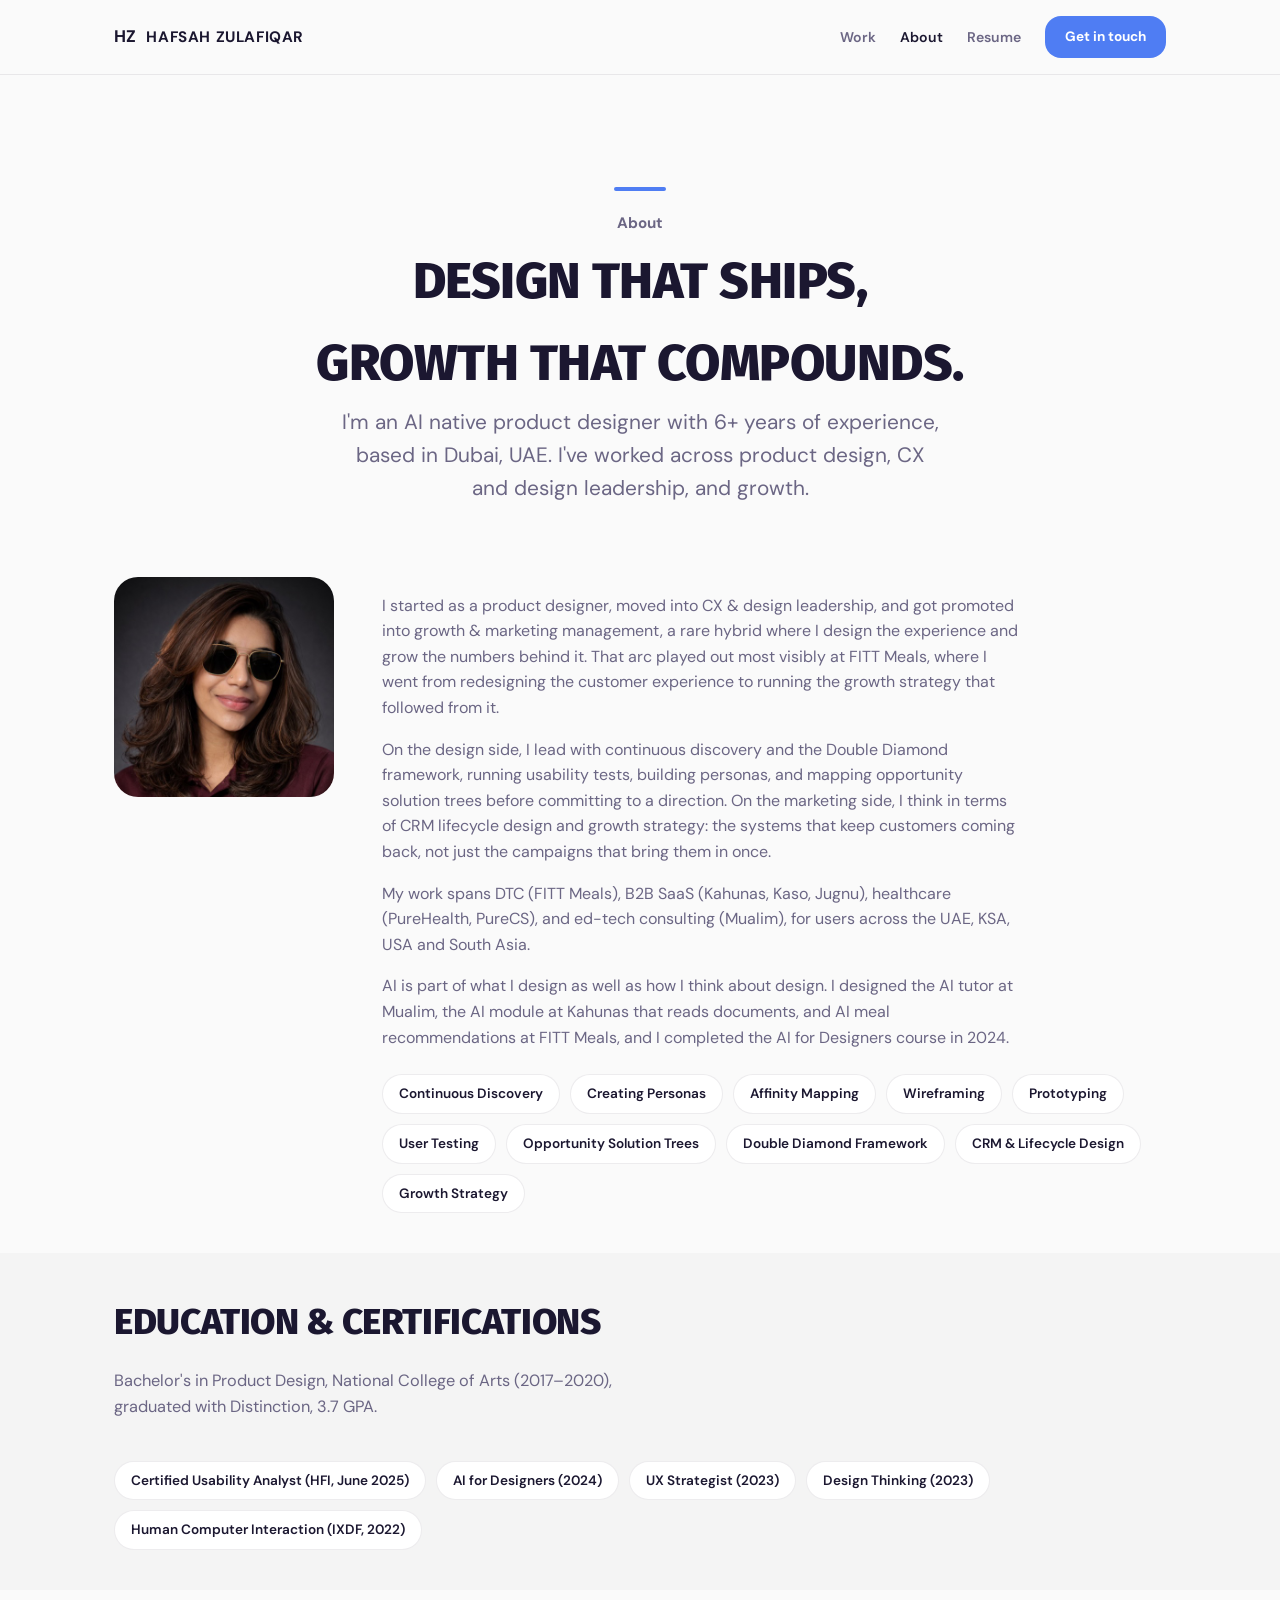
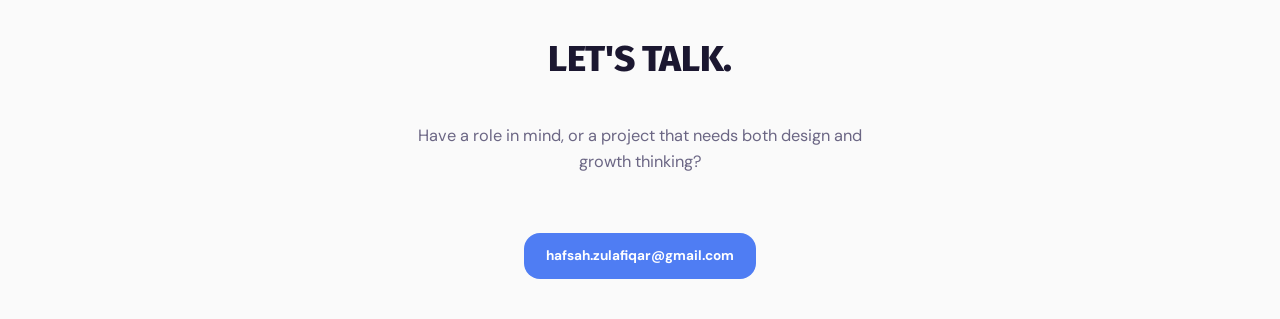
==== commit 2c17d77b: "Portfolio review pass: nav, AI native positioning, role lines, About photo, CUA fix, lighter images " ====
--- a/about.html
+++ b/about.html
@@ -5,7 +5,7 @@
 <link rel="icon" type="image/svg+xml" href="assets/favicon.svg">
 <meta name="viewport" content="width=device-width, initial-scale=1.0">
 <title>About | Hafsah Zulafiqar</title>
-<link rel="stylesheet" href="styles.css?v=2026100821">
+<link rel="stylesheet" href="styles.css?v=2026102203">
 <link rel="preconnect" href="https://fonts.googleapis.com">
 <link rel="preconnect" href="https://fonts.gstatic.com" crossorigin>
 <link href="https://fonts.googleapis.com/css2?family=DM+Sans:wght@400;500;700&family=Fira+Sans:wght@400;700;800;900&display=swap" rel="stylesheet">
@@ -16,10 +16,15 @@
   <div class="nav-capsule">
     <a href="./" class="logo">
       <span class="logo-avatar" aria-hidden="true">HZ</span>
-      Hafsah Zulafiqar
+      <span class="logo-name">Hafsah Zulafiqar</span>
     </a>
+    <nav class="nav-links" aria-label="Main">
+      <a href="./#case-studies">Work</a>
+      <a href="about.html" aria-current="page">About</a>
+      <a href="resume.html">Resume</a>
+    </nav>
     <div class="nav-right">
-      <a href="resume.html" class="nav-cta">Get in touch</a>
+      <a href="mailto:hafsah.zulafiqar@gmail.com" class="nav-cta">Get in touch</a>
     </div>
   </div>
 </header>
@@ -30,18 +35,19 @@
       <div class="eyebrow-bar"></div>
       <p class="kicker">About</p>
       <h1 style="font-size:clamp(2rem,4.5vw,3.2rem);">Design that ships, growth that compounds.</h1>
-      <p class="tagline">I'm a Customer Experience &amp; Design Manager and Product Design Manager based in Dubai, UAE.</p>
+      <p class="tagline">I'm an AI native product designer with 6+ years of experience, based in Dubai, UAE. I've worked across product design, CX and design leadership, and growth.</p>
     </div>
   </section>
 
   <section class="section">
     <div class="wrap">
       <div class="about-grid">
-        <div class="about-photo" aria-hidden="true"></div>
+        <img class="about-photo" src="assets/profile/hafsah-about.jpg" alt="Portrait of Hafsah Zulafiqar" width="480" height="480">
         <div class="about-text">
           <p>I started as a product designer, moved into CX &amp; design leadership, and got promoted into growth &amp; marketing management, a rare hybrid where I design the experience and grow the numbers behind it. That arc played out most visibly at FITT Meals, where I went from redesigning the customer experience to running the growth strategy that followed from it.</p>
           <p>On the design side, I lead with continuous discovery and the Double Diamond framework, running usability tests, building personas, and mapping opportunity solution trees before committing to a direction. On the marketing side, I think in terms of CRM lifecycle design and growth strategy: the systems that keep customers coming back, not just the campaigns that bring them in once.</p>
-          <p>My work spans DTC (FITT Meals), B2B SaaS (Kahunas, Kaso, Jugnu), healthcare (PureHealth, PureCS), and ed-tech consulting (Mualim), across Pakistan and the UAE.</p>
+          <p>My work spans DTC (FITT Meals), B2B SaaS (Kahunas, Kaso, Jugnu), healthcare (PureHealth, PureCS), and ed-tech consulting (Mualim), for users across the UAE, KSA, USA and South Asia.</p>
+          <p>AI is part of what I design as well as how I think about design. I designed the AI tutor at Mualim, the AI module at Kahunas that reads documents, and AI meal recommendations at FITT Meals, and I completed the AI for Designers course in 2024.</p>
           <ul class="skills">
             <li>Continuous Discovery</li>
             <li>Creating Personas</li>
@@ -64,7 +70,7 @@
       <h2 class="section-title">Education &amp; certifications</h2>
       <p class="section-lede">Bachelor's in Product Design, National College of Arts (2017–2020), graduated with Distinction, 3.7 GPA.</p>
       <ul class="skills">
-        <li>Certified Usability Analyst (upcoming, HFI)</li>
+        <li>Certified Usability Analyst (HFI, June 2025)</li>
         <li>AI for Designers (2024)</li>
         <li>UX Strategist (2023)</li>
         <li>Design Thinking (2023)</li>
@@ -83,6 +89,6 @@
 </main>
 
 
-<script src="script.js?v=2026100821"></script>
+<script src="script.js?v=2026102203"></script>
 </body>
 </html>
--- a/styles.css
+++ b/styles.css
@@ -105,7 +105,12 @@
   color: var(--heading);
 }
 
-.nav-right { display: flex; align-items: center; justify-content: flex-end; gap: 22px; margin-left: auto; }
+.nav-links { display: flex; align-items: center; gap: 24px; margin-left: auto; }
+.nav-links a { font-size: 0.88rem; font-weight: 600; color: var(--text-muted); transition: color 160ms var(--ease-out); }
+.nav-links a[aria-current="page"] { color: var(--text); }
+@media (hover: hover) and (pointer: fine) { .nav-links a:hover { color: var(--text); } }
+.nav-links a:focus-visible { outline: 2px solid var(--accent); outline-offset: 3px; border-radius: 4px; }
+.nav-right { display: flex; align-items: center; justify-content: flex-end; gap: 22px; }
 
 .nav-cta {
   background: var(--primary);
@@ -226,6 +231,12 @@
   font-weight: 700;
   color: var(--text-muted);
   margin-bottom: 10px;
+}
+.case-studies-tags {
+  font-size: 0.8rem;
+  font-weight: 700;
+  color: var(--accent);
+  margin-bottom: 6px;
 }
 .case-studies-title {
   font-family: 'Fira Sans', var(--font-display);
@@ -603,10 +614,21 @@
    the headline and its subheading finish revealing together. */
 .hero-subline {
   margin: 14px 0 0;
-  max-width: 520px;
+  max-width: 680px;
   font-size: clamp(1rem, 1.8vw, 1.25rem);
   line-height: 1.5;
   color: var(--text-muted);
+  opacity: calc(0.15 + var(--stage2) * 0.85);
+}
+
+/* Industry labels under the subheading; reveal with the subheading (--stage2). */
+.hero-tags {
+  position: absolute; left: 0; right: 0; bottom: 28px; z-index: 1;
+  text-align: center;
+  margin: 0;
+  font-size: clamp(0.9rem, 1.6vw, 1.05rem);
+  font-weight: 600;
+  color: var(--text);
   opacity: calc(0.15 + var(--stage2) * 0.85);
 }
 
@@ -973,6 +995,13 @@
    positioning resolves against .project-card (position:relative) instead. */
 .project-link::after { content: ''; position: absolute; inset: 0; z-index: 1; }
 .project-card:hover .project-link .arrow { margin-left: 8px; }
+/* Card with two actions: the stretched .project-link covers the card, and this
+   secondary link sits above that overlay so it stays separately clickable. */
+.case-studies-actions { display: flex; flex-wrap: wrap; gap: 8px 24px; align-items: center; }
+.project-link-plain { position: relative; z-index: 2; font-weight: 700; color: var(--text); font-size: 0.88rem; }
+.project-link-plain .arrow { color: var(--accent); margin-left: 4px; transition: margin-left 0.15s ease; }
+@media (hover: hover) and (pointer: fine) { .project-link-plain:hover .arrow { margin-left: 8px; } }
+.project-link-plain:focus-visible { outline: 2px solid var(--accent); outline-offset: 3px; border-radius: 4px; }
 
 /* Scroll-driven stacking cards (home page "The work." section). Each card is
    sticky with a slightly deeper `top` than the one before it, so as the page
@@ -1310,6 +1339,7 @@
 /* About */
 .about-grid { display: grid; grid-template-columns: 220px 1fr; gap: 48px; align-items: start; }
 .about-photo {
+  display: block; object-fit: cover;
   width: 220px; height: 220px; border-radius: 24px;
   background: var(--primary);
 }
@@ -1748,6 +1778,10 @@
 /* Responsive */
 @media (max-width: 760px) {
   .nav-capsule { padding: 12px 16px; gap: 8px; }
+  .logo-name { display: none; }
+  .nav-links { gap: 14px; }
+  .nav-links a { font-size: 0.8rem; }
+  .nav-cta { padding: 8px 14px; font-size: 0.8rem; }
   .logo { font-size: 0.8rem; gap: 8px; }
   .logo-avatar { font-size: 0.9rem; }
   .logo { font-size: 0.72rem; }
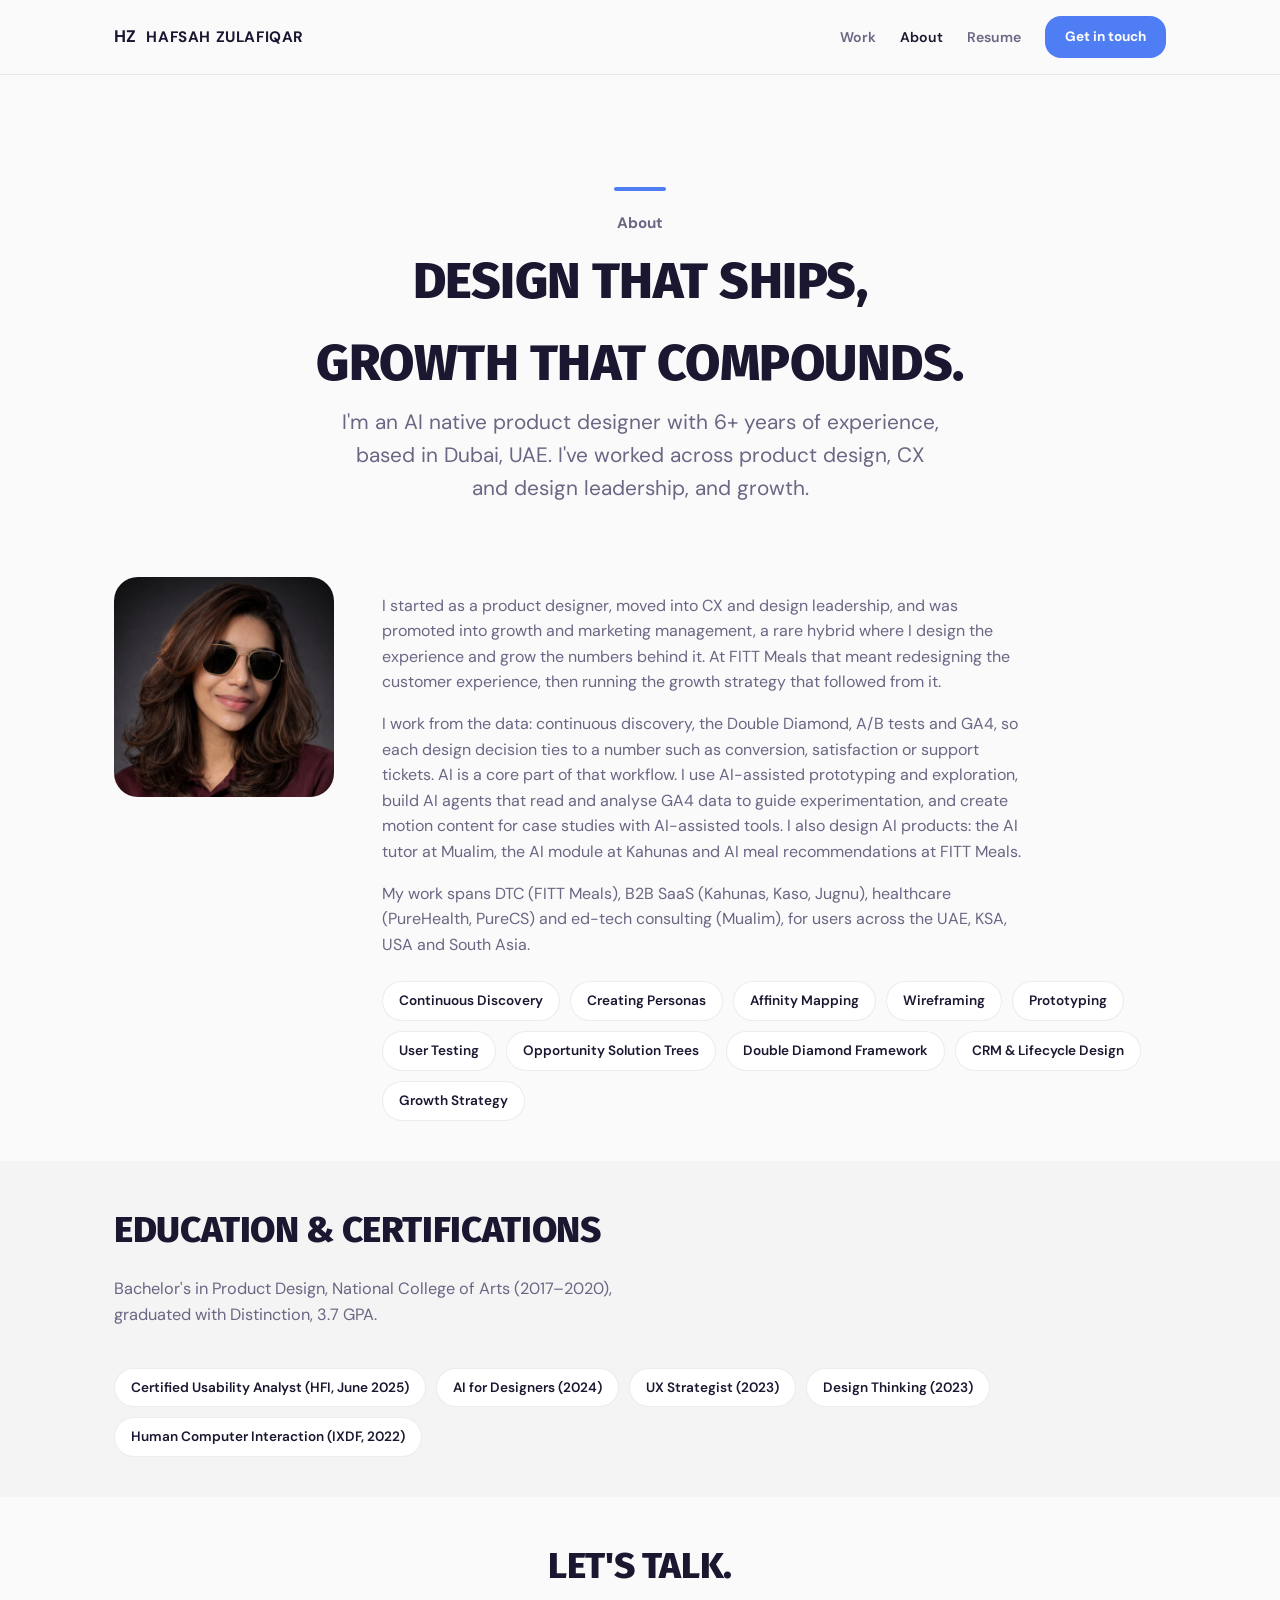
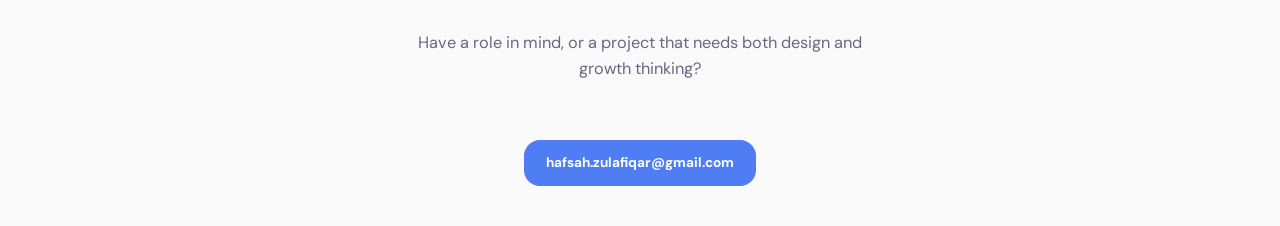
==== commit bc27486a: "Resume update, ownership callouts, tighter About story, consistent bounce stat Co-Authored-By: Claud" ====
--- a/about.html
+++ b/about.html
@@ -5,7 +5,7 @@
 <link rel="icon" type="image/svg+xml" href="assets/favicon.svg">
 <meta name="viewport" content="width=device-width, initial-scale=1.0">
 <title>About | Hafsah Zulafiqar</title>
-<link rel="stylesheet" href="styles.css?v=2026102203">
+<link rel="stylesheet" href="styles.css?v=2026102303">
 <link rel="preconnect" href="https://fonts.googleapis.com">
 <link rel="preconnect" href="https://fonts.gstatic.com" crossorigin>
 <link href="https://fonts.googleapis.com/css2?family=DM+Sans:wght@400;500;700&family=Fira+Sans:wght@400;700;800;900&display=swap" rel="stylesheet">
@@ -44,10 +44,9 @@
       <div class="about-grid">
         <img class="about-photo" src="assets/profile/hafsah-about.jpg" alt="Portrait of Hafsah Zulafiqar" width="480" height="480">
         <div class="about-text">
-          <p>I started as a product designer, moved into CX &amp; design leadership, and got promoted into growth &amp; marketing management, a rare hybrid where I design the experience and grow the numbers behind it. That arc played out most visibly at FITT Meals, where I went from redesigning the customer experience to running the growth strategy that followed from it.</p>
-          <p>On the design side, I lead with continuous discovery and the Double Diamond framework, running usability tests, building personas, and mapping opportunity solution trees before committing to a direction. On the marketing side, I think in terms of CRM lifecycle design and growth strategy: the systems that keep customers coming back, not just the campaigns that bring them in once.</p>
-          <p>My work spans DTC (FITT Meals), B2B SaaS (Kahunas, Kaso, Jugnu), healthcare (PureHealth, PureCS), and ed-tech consulting (Mualim), for users across the UAE, KSA, USA and South Asia.</p>
-          <p>AI is part of what I design as well as how I think about design. I designed the AI tutor at Mualim, the AI module at Kahunas that reads documents, and AI meal recommendations at FITT Meals, and I completed the AI for Designers course in 2024.</p>
+          <p>I started as a product designer, moved into CX and design leadership, and was promoted into growth and marketing management, a rare hybrid where I design the experience and grow the numbers behind it. At FITT Meals that meant redesigning the customer experience, then running the growth strategy that followed from it.</p>
+          <p>I work from the data: continuous discovery, the Double Diamond, A/B tests and GA4, so each design decision ties to a number such as conversion, satisfaction or support tickets. AI is a core part of that workflow. I use AI-assisted prototyping and exploration, build AI agents that read and analyse GA4 data to guide experimentation, and create motion content for case studies with AI-assisted tools. I also design AI products: the AI tutor at Mualim, the AI module at Kahunas and AI meal recommendations at FITT Meals.</p>
+          <p>My work spans DTC (FITT Meals), B2B SaaS (Kahunas, Kaso, Jugnu), healthcare (PureHealth, PureCS) and ed-tech consulting (Mualim), for users across the UAE, KSA, USA and South Asia.</p>
           <ul class="skills">
             <li>Continuous Discovery</li>
             <li>Creating Personas</li>
@@ -89,6 +88,6 @@
 </main>
 
 
-<script src="script.js?v=2026102203"></script>
+<script src="script.js?v=2026102303"></script>
 </body>
 </html>
